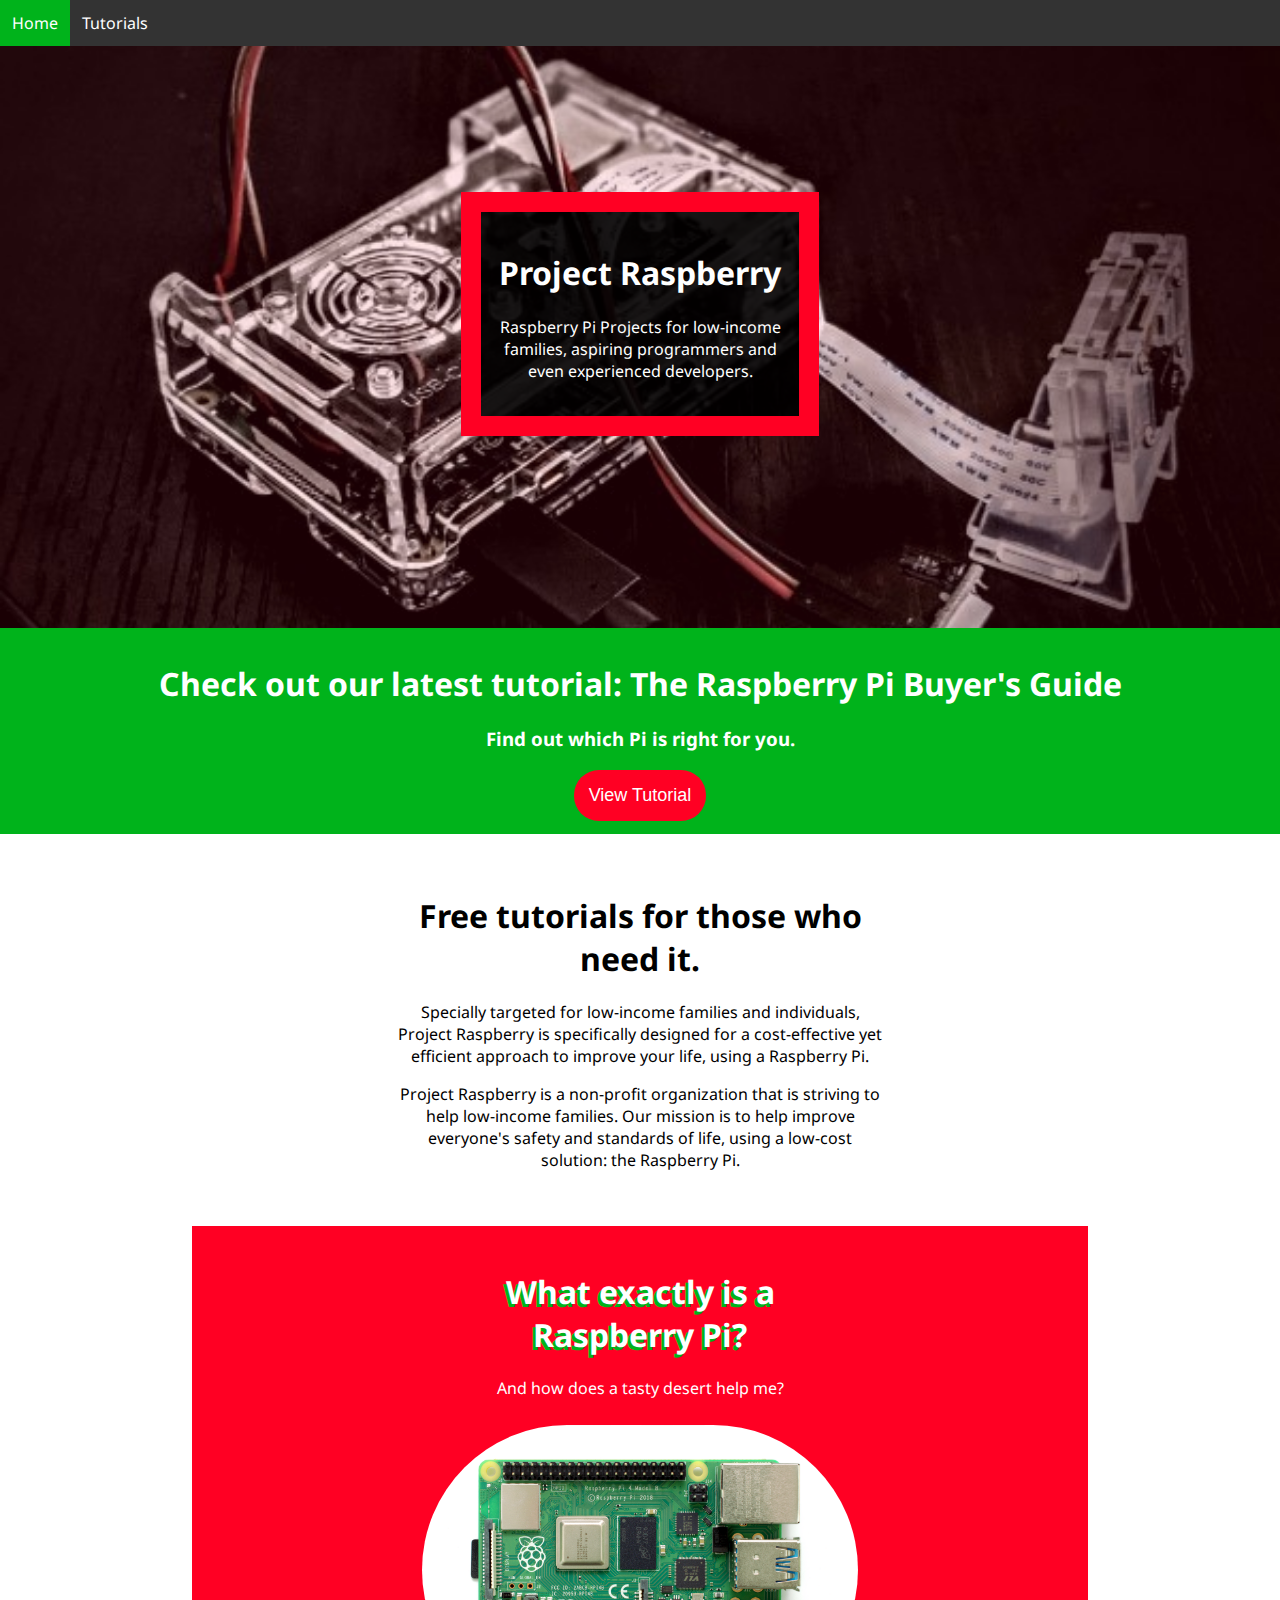
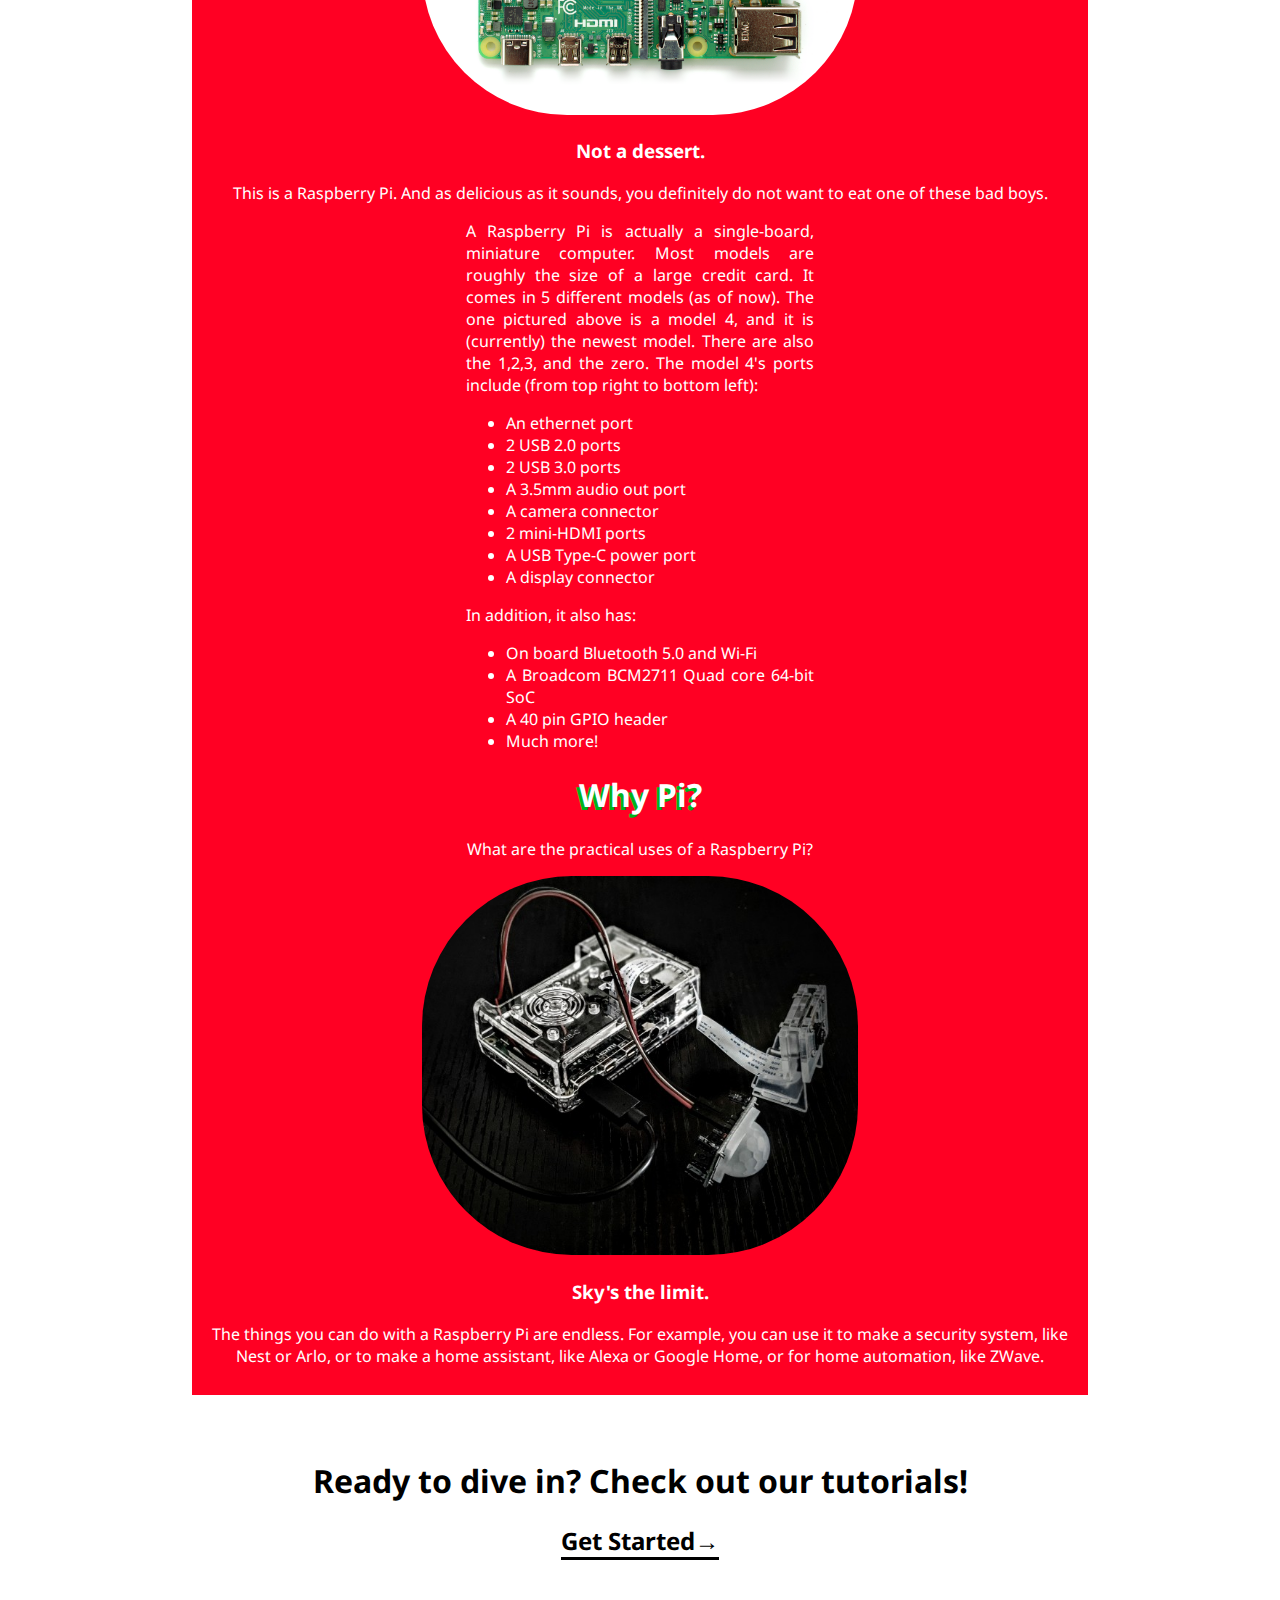
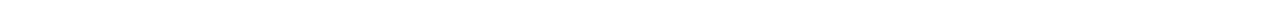
==== index.html @ 1b0ad792 "fixed tutorial link on home page" ====
<!DOCTYPE html>
<html lang="en">
<head>
    <meta charset="UTF-8">
    <meta name="viewport" content="width=device-width, initial-scale=1.0">
    <link rel="stylesheet" href="styles.css">
    <link href="https://fonts.googleapis.com/css2?family=Noto+Sans&display=swap" rel="stylesheet">
    <link rel="stylesheet" href="https://cdnjs.cloudflare.com/ajax/libs/font-awesome/4.7.0/css/font-awesome.min.css">
    <title>Home - Project Raspberry</title>
</head>
<body>

    <div class="navbar" id="navbar">
        <a href="index" class="active">Home</a>
        <a href="tutorials">Tutorials</a>
        <a href="javascript:void(0);" class="icon" onclick="myFunction()"><i class="fa fa-bars"></i></a>
    </div>


    <div class="home-head">
        <div class="content">
            <h1>Project Raspberry</h1>
            <p>Raspberry Pi Projects for low-income families, aspiring programmers and even experienced developers.</p>
        </div>
    </div>
    <div class="home-tutorialad">
        <h1>Check out our latest tutorial: The Raspberry Pi Buyer's Guide</h1>
        <h3>Find out which Pi is right for you.</h3>
        <a href="t/buyers-guide"><button class="standard-button">View Tutorial</button></a>
    </div>
    <div class="home-mission">
        <h1>Free tutorials for those who need it.</h1>
        <p>
            Specially targeted for low-income families and individuals, Project Raspberry is specifically designed for a cost-effective yet efficient
            approach to improve your life, using a Raspberry Pi.
        </p>
        <p>
            Project Raspberry is a non-profit organization that is striving to help low-income families. Our mission is to help improve everyone's 
            safety and standards of life, using a low-cost solution: the Raspberry Pi.
        </p>
    </div>
    <div class="home-piintro">
        <div class="home-piintro-head">
            <h1>What exactly is a Raspberry Pi?</h1>
            <p>And how does a tasty desert help me?<p>
        </div>
        <img class="home-piintro-img" src="pictures/post-pictures/pi4-diagram-empty.png"/>
        <h3>Not a dessert.</h3>
        <p>This is a Raspberry Pi. And as delicious as it sounds, you definitely do not want to eat one of these bad boys.</p>
        <div class="content">
            <p>A Raspberry Pi is actually a single-board, miniature computer. Most models are roughly the size of a large credit card.
                It comes in 5 different models (as of now). The one pictured above is a model 4, and it is (currently) the newest model.
                There are also the 1,2,3, and the zero. The model 4's ports include (from top right to bottom left):
            </p>
            <ul>
                <li>An ethernet port</li>
                <li>2 USB 2.0 ports</li>
                <li>2 USB 3.0 ports</li>
                <li>A 3.5mm audio out port</li>
                <li>A camera connector</li>
                <li>2 mini-HDMI ports</li>
                <li>A USB Type-C power port</li>
                <li>A display connector</li>
            </ul>
            <p>In addition, it also has:</p>
            <ul>
                <li>On board Bluetooth 5.0 and Wi-Fi</li>
                <li>A Broadcom BCM2711 Quad core 64-bit SoC</li>
                <li>A 40 pin GPIO header</li>
                <li>Much more!</li>
            </ul>
        </div>
        <h1>Why Pi?</h1>
        <p>What are the practical uses of a Raspberry Pi?</p>
        <img class="home-piintro-img" src="pictures/home-bgimg.png">
        <h3>Sky's the limit.</h3>
        <p>The things you can do with a Raspberry Pi are endless. For example, you can use it to make a security system, like Nest or Arlo,
            or to make a home assistant, like Alexa or Google Home, or for home automation, like ZWave.
        </p>
    </div>
    <div class="home-getstarted">
        <h1>Ready to dive in? Check out our tutorials!</h2>
        <a href="tutorials">Get Started&#8594;</a>
    </div>
    <script type="text/javascript" src="javascript.js"></script>
</body>
</html>
---- styles.css ----
/* General */
html,body{
    margin:0;
    padding:0;
    font-family: 'Noto Sans', sans-serif;
}
.standard-button{
    border:none;
    background-color:#ff0023;
    color:white;
    font-size: large;
    padding:15px;
    border-radius:25px;
    transition:.2s;
}
.standard-button:hover{
    transform: scale(1.1);
    background-color:white;
    color:#ff0023;
    transition:.2s;
    border:2px solid #ff0023;
}
#navbar {
  background-color: #333;
  position: fixed;
  top: 0;
  width: 100%;
  transition-property: top;
  transition-duration: 0.3s;
  transition-delay: .2s;
}

#navbar a {
  float: left;
  color: white;
  text-align: center;
  padding: 12px;
  text-decoration: none;
}

#navbar a:hover {
  background-color: #00b31b;
}
.navbar a.active {
  background-color: #ff0023;
  color: white;
}

.navbar .icon {
  display: none;
}
@media screen and (max-width: 600px) {
  .navbar a:not(:first-child) {display: none;}
  .navbar a.icon {
    float: right;
    display: block;
  }
}
@media screen and (max-width: 600px) {
  .navbar.responsive {position: relative;}
  .navbar.responsive a.icon {
    position: absolute;
    right: 0;
    top: 0;
  }
  .navbar.responsive a {
    float: none;
    display: block;
    text-align: left;
  }
}






.home-head{
    background-image:url('pictures/home-bgimg.png');
    background-repeat: no-repeat;
    background-size: cover;
    background-position-y: 40%;
    background-attachment: fixed;
    margin:0;
    padding:15%;
    box-shadow: inset 0 0 0 1000px rgba(255,0,35,.1);
}
.home-head .content{
    background-color: rgba(0,0,0,0.9);
    text-align: center;
    color:white;
    border: solid #ff0023 20px;
    padding:2%;
    margin-left:30%;
    margin-right:30%;
}
.home-tutorialad{
    background-color:#00b31b;
    color:white;
    padding:1%;
    text-align:center;
}
.home-mission{
  padding:1%;
  margin:2% 30%;
  text-align:center;
}
.home-piintro{
  padding:1%;
  margin:2% 15%;
  text-align:center;
  background-color:#ff0023;
  color:white;
}
.home-piintro-head{
  margin:0% 30%;
  padding:10px;
}
.home-piintro h1 {
  color:white;
  text-shadow: -3px 3px #00b31b;
}
.home-piintro .content {
  margin:0% 30%;
  text-align: justify;
}
.home-piintro-img {
  border-radius:150px;
  width:50%;
}

.home-getstarted{
  margin:5%;
  text-align:center;
  color:black
}

.home-getstarted a {
  font-size:x-large;
  font-weight: bold;
  color:black;
  text-decoration: none;
  border-bottom:3px solid black;
}










.tutorials-block-container{
  margin:5%;
  text-align: center;
}
.tutorials-block{
  background-color: #f1f1f1;
  width:20%;
  margin:1%;
  text-align:center;
  padding:2%;
  display: inline-block;
  transition: transform .2s, background-color .2s;
}
.tutorials-block img {
  width:90%;
}
.tutorials-block:hover{
  transform: scale(1.1);
  background-color: #ff0023;
  color:white;
  transition:.2s;
}











.post-head{
    text-align:center;
    margin-top:5%;
}
.post-head h1 {
    font-size: 50px;
}
.post-author{
    text-align: center;
    color:#ff0023;
}
.post-content {
    background-color:#f1f1f1;
    color:#1f1f1f;
    padding: 5% 10%;
    margin:2% 10%;
}
.post-subhead {
    margin:4% 0% 4% 0%;
}
.post-subhead h1 {
    background-color: #ff0023;
    color:white;
    display: inline-block;
    padding:5px;
}
.post-img-cont{
    text-align: center;
    margin:5%;
}
.post-img{
    width:50%;
}
.post-eop{
  text-align:center;
  margin:2%;
}
.post-eop a{
  font-size:x-large;
  font-weight: bold;
  color:#ff0023;
  text-decoration: none;
  border-bottom:3px solid #ff0023;
}
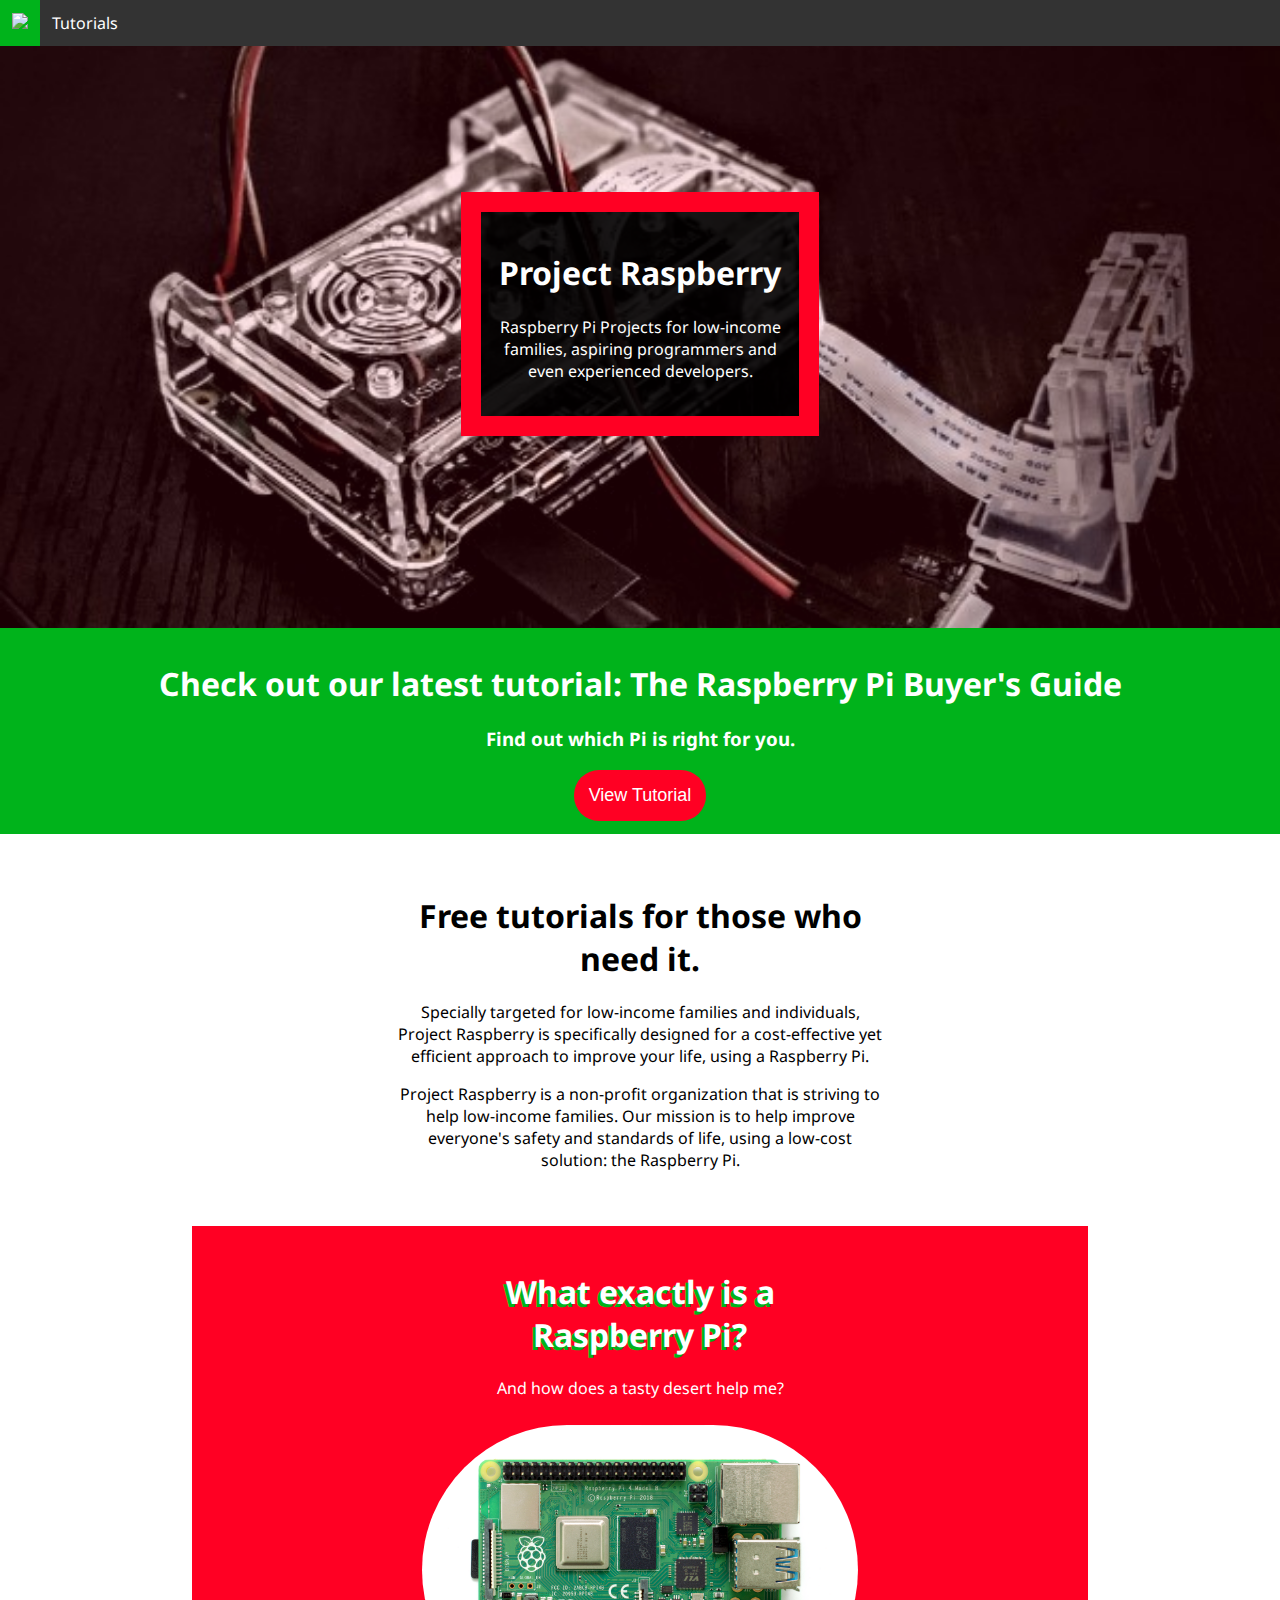
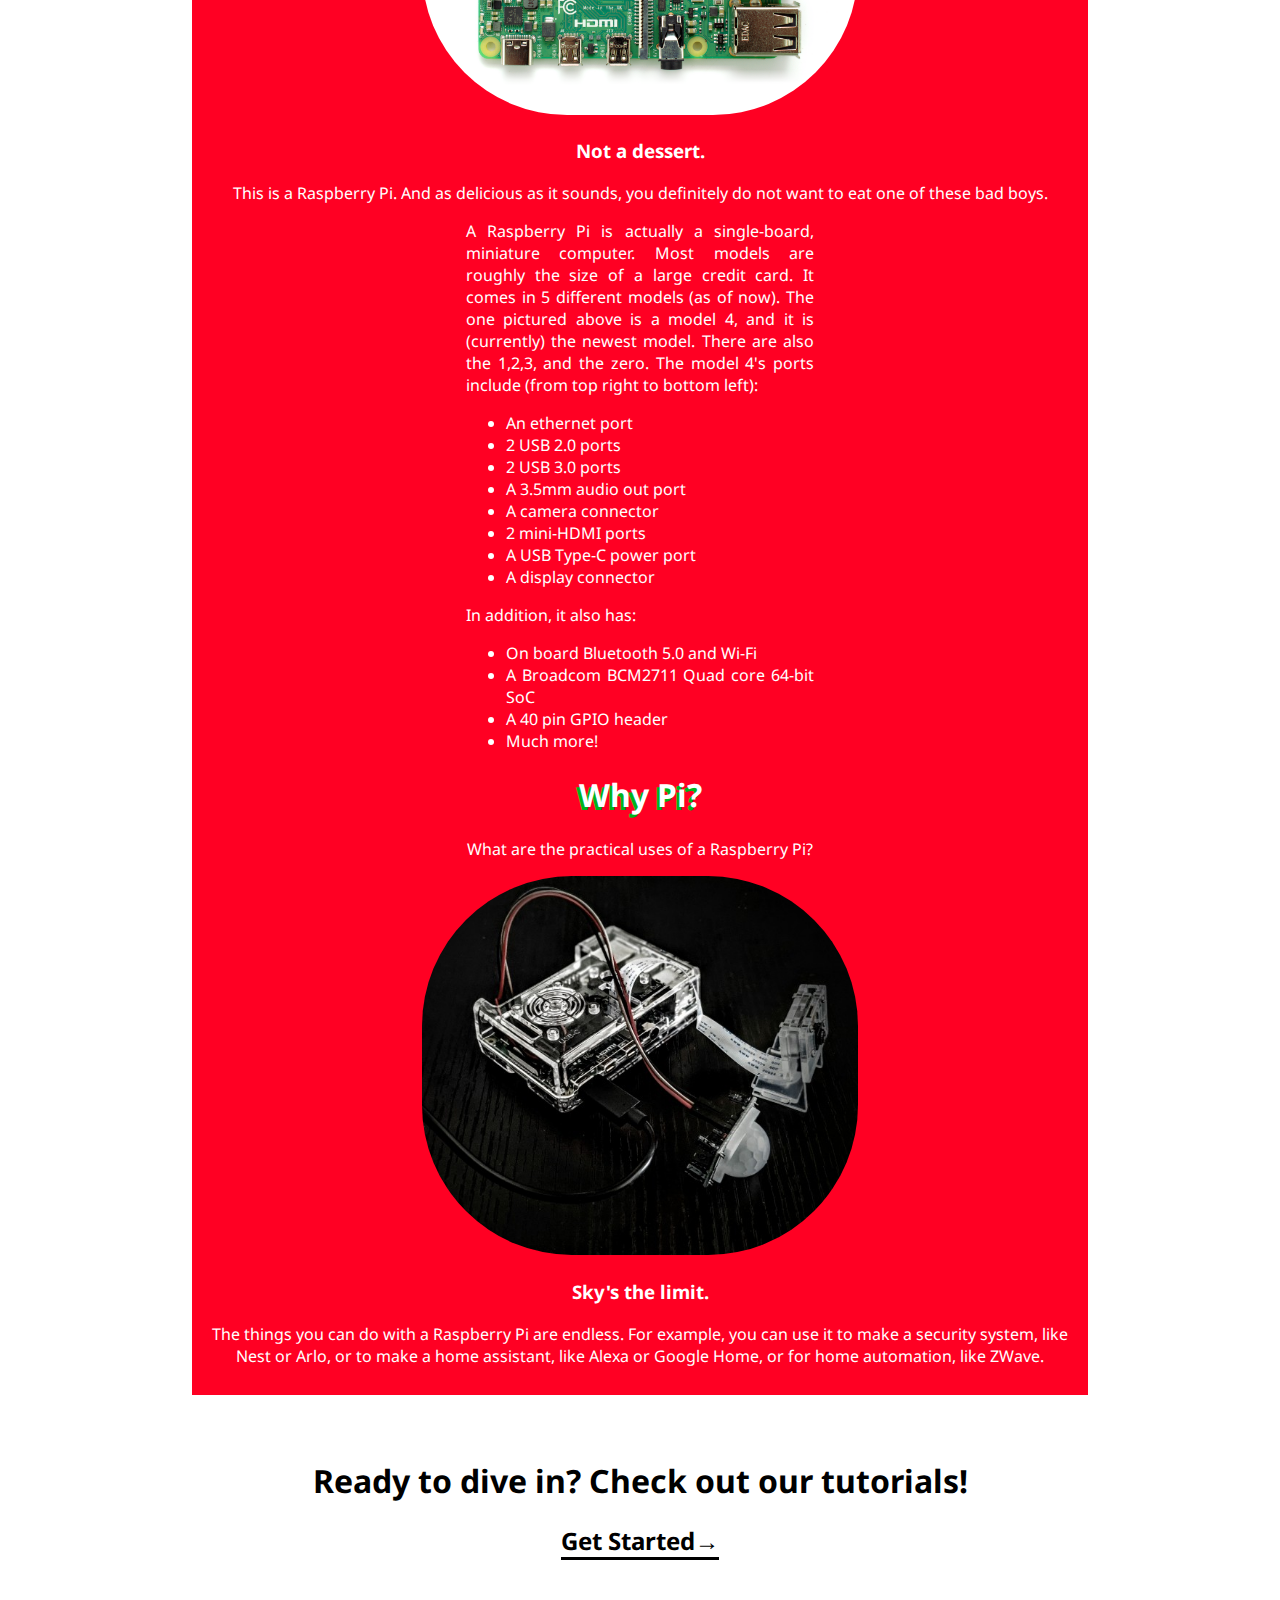
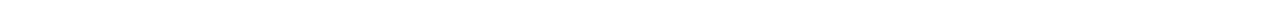
==== commit 3a9bd49d: "added logos" ====
--- a/index.html
+++ b/index.html
@@ -4,16 +4,18 @@
     <meta charset="UTF-8">
     <meta name="viewport" content="width=device-width, initial-scale=1.0">
     <link rel="stylesheet" href="styles.css">
+    <link rel="icon" href="pictures/logo.png">
     <link href="https://fonts.googleapis.com/css2?family=Noto+Sans&display=swap" rel="stylesheet">
     <link rel="stylesheet" href="https://cdnjs.cloudflare.com/ajax/libs/font-awesome/4.7.0/css/font-awesome.min.css">
     <title>Home - Project Raspberry</title>
+
 </head>
 <body>
 
     <div class="navbar" id="navbar">
-        <a href="index" class="active">Home</a>
-        <a href="tutorials">Tutorials</a>
-        <a href="javascript:void(0);" class="icon" onclick="myFunction()"><i class="fa fa-bars"></i></a>
+        <a href="index" id="logo"><img id="logoimg" src="pictures/logo.png"/></a>
+        <a href="tutorials" class="navbar-anotlogo">Tutorials</a>
+        <a href="javascript:void(0);" class="icon" onclick="expand()"><i class="fa fa-bars"></i></a>
     </div>
 
 
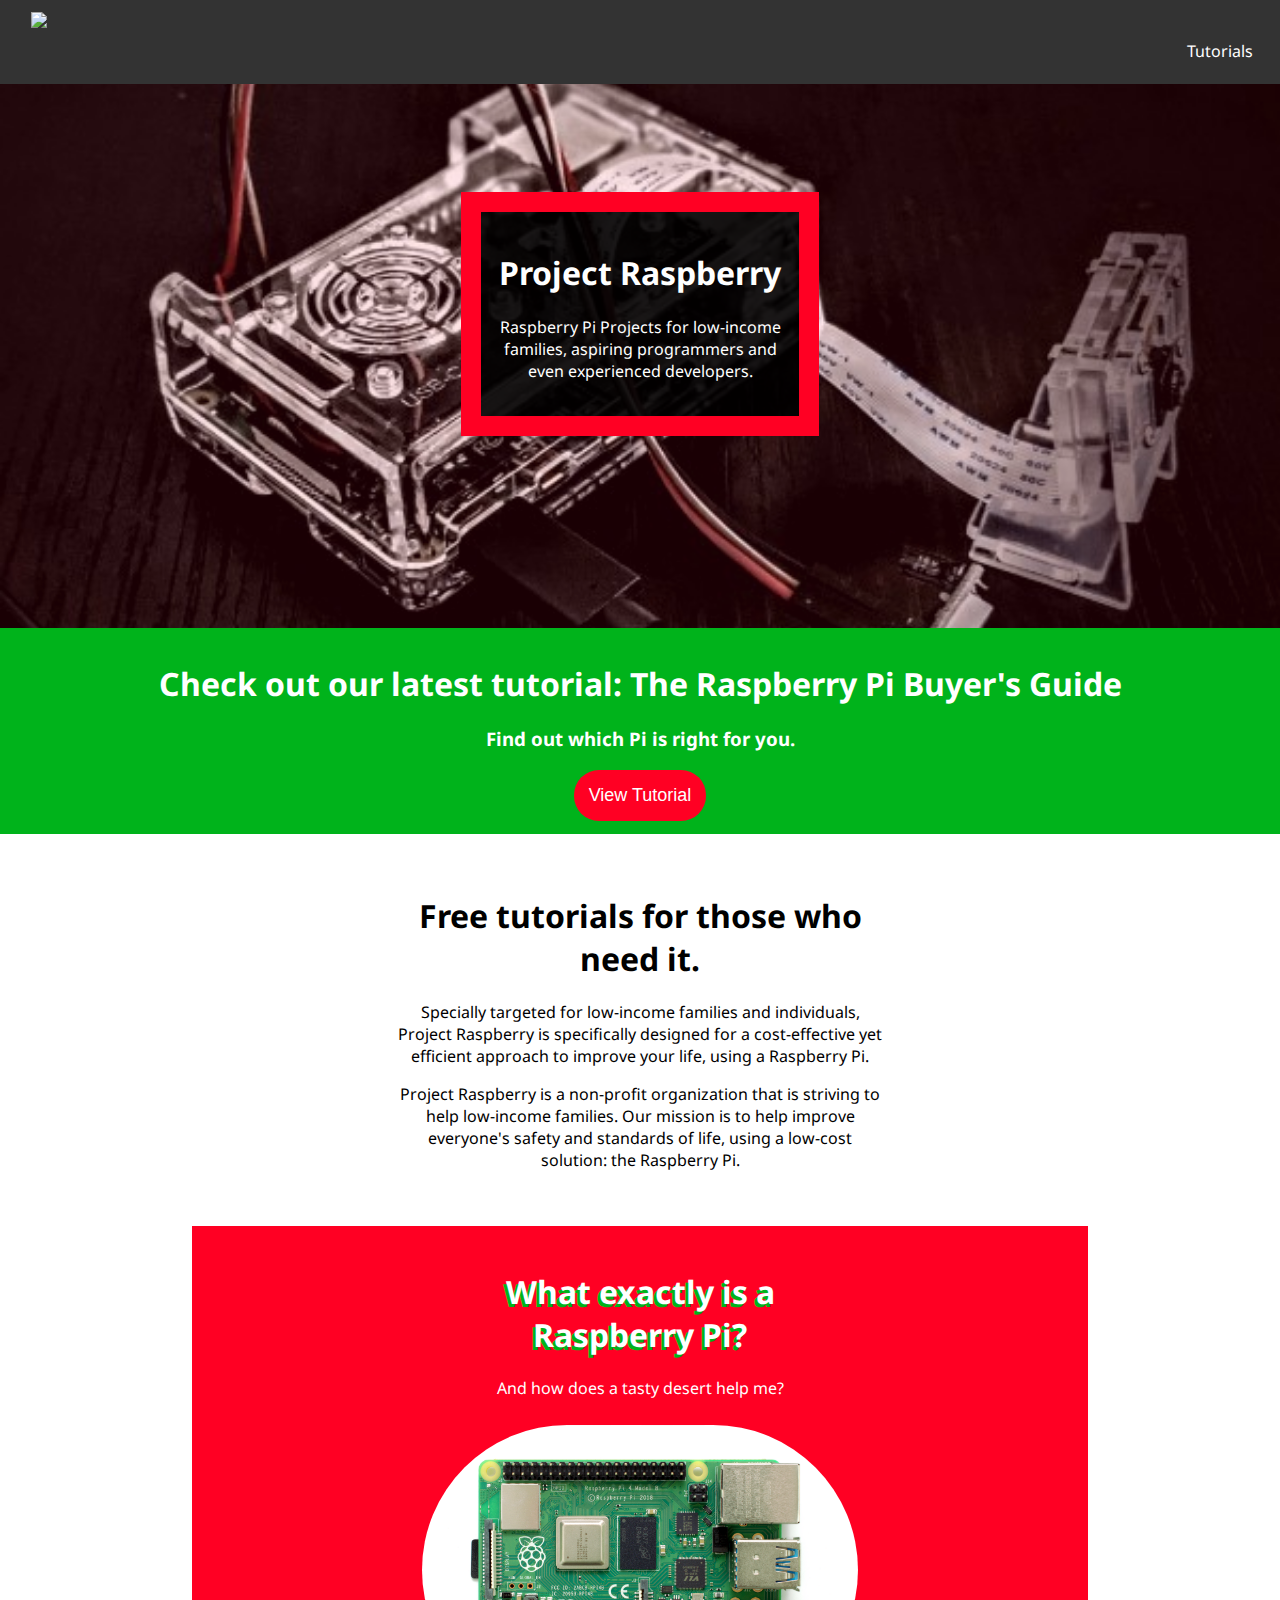
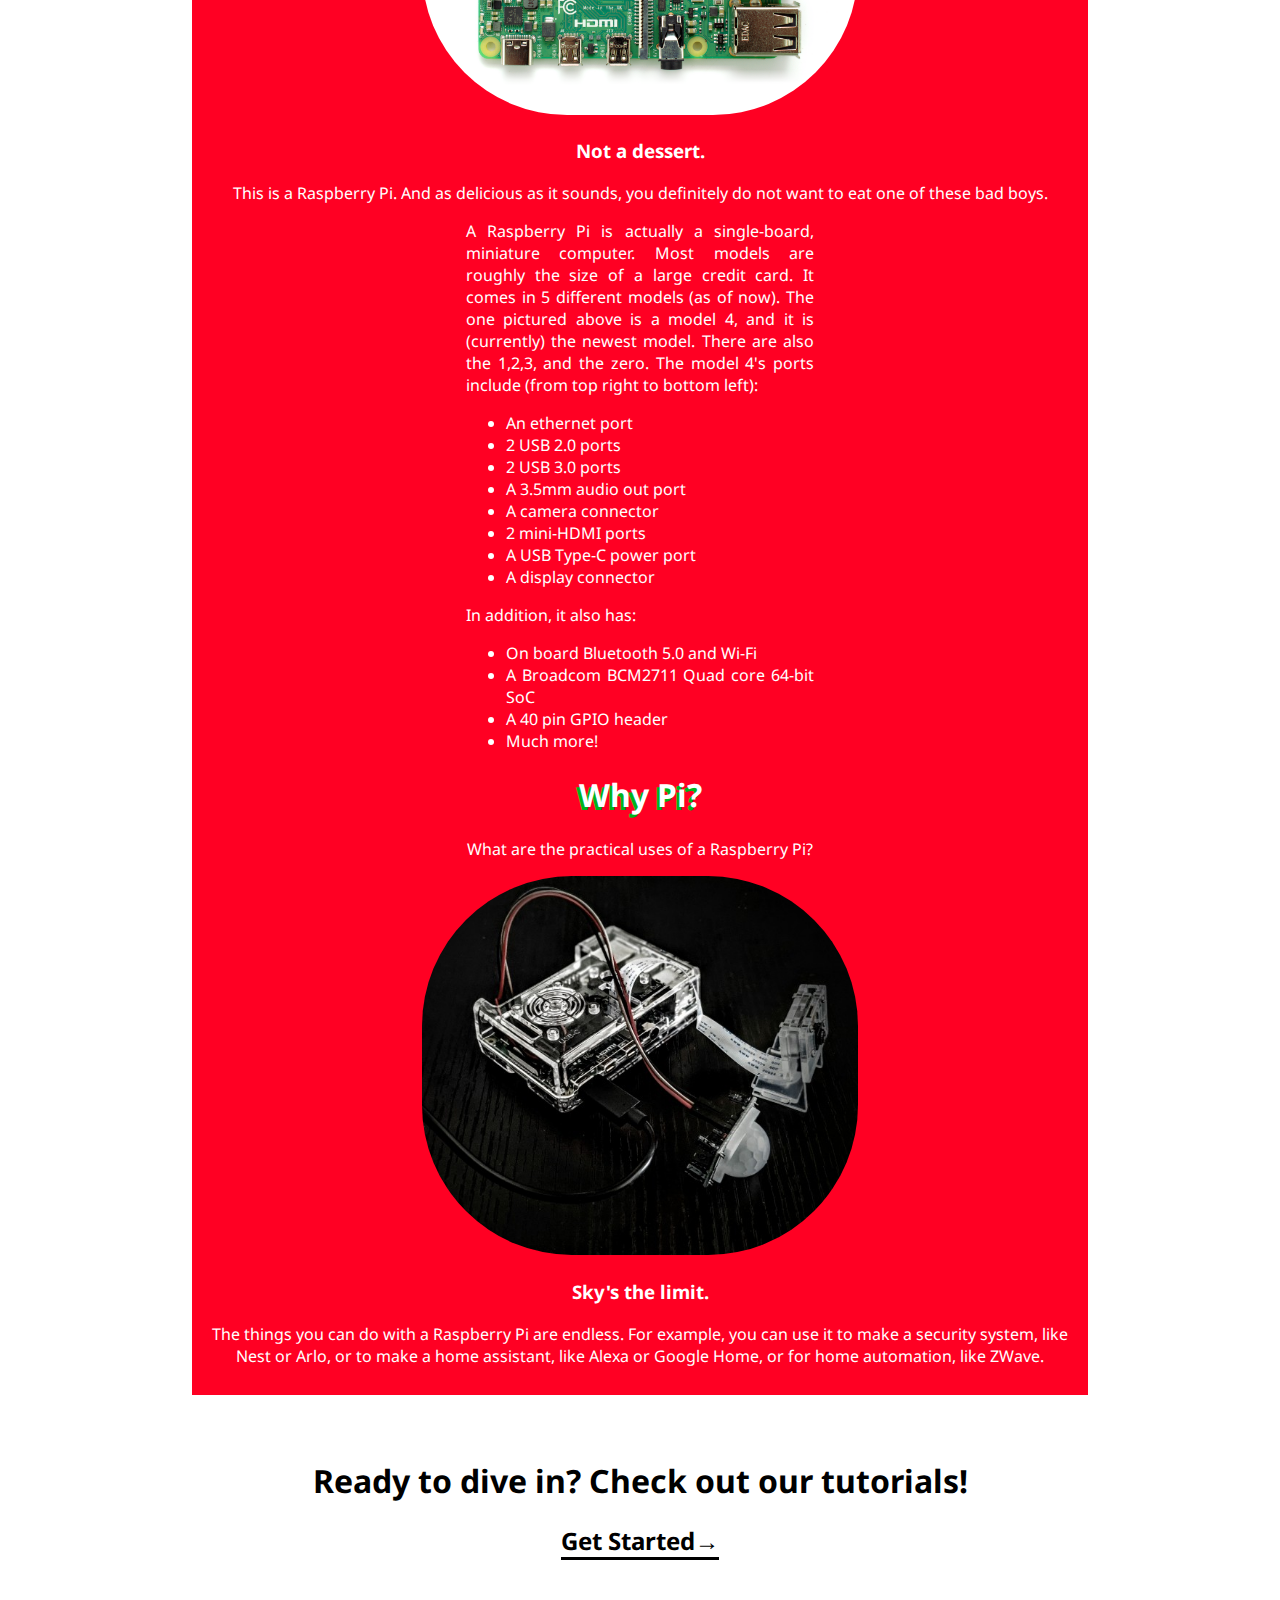
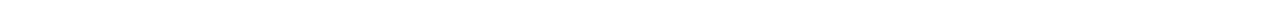
==== commit 0d4d1520: "fixed pre post-code bug" ====
--- a/index.html
+++ b/index.html
@@ -15,7 +15,6 @@
     <div class="navbar" id="navbar">
         <a href="index" id="logo"><img id="logoimg" src="pictures/logo.png"/></a>
         <a href="tutorials" class="navbar-anotlogo">Tutorials</a>
-        <a href="javascript:void(0);" class="icon" onclick="expand()"><i class="fa fa-bars"></i></a>
     </div>
 
 
--- a/styles.css
+++ b/styles.css
@@ -25,19 +25,23 @@
   position: fixed;
   top: 0;
   width: 100%;
-  transition-property: top;
-  transition-duration: 0.3s;
-  transition-delay: .2s;
+  transition:.2s;
+  padding: 10px 0px;
 }
 
 #navbar a {
   float: left;
   color: white;
   text-align: center;
-  padding: 12px;
   text-decoration: none;
-}
-
+  transition: .2s;
+}
+#navbar .navbar-anotlogo{
+  padding:12px;
+  float: right;
+  margin:18px 15px 0 0;
+  border-radius:15px;
+}
 #navbar a:hover {
   background-color: #00b31b;
 }
@@ -45,30 +49,21 @@
   background-color: #ff0023;
   color: white;
 }
+#logo img{
+  width:100%;
+  transition: .2s;
+}
+#logo{
+  padding:1px;
+  margin: 0 0 0 30px;
+}
 
 .navbar .icon {
   display: none;
 }
-@media screen and (max-width: 600px) {
-  .navbar a:not(:first-child) {display: none;}
-  .navbar a.icon {
-    float: right;
-    display: block;
-  }
-}
-@media screen and (max-width: 600px) {
-  .navbar.responsive {position: relative;}
-  .navbar.responsive a.icon {
-    position: absolute;
-    right: 0;
-    top: 0;
-  }
-  .navbar.responsive a {
-    float: none;
-    display: block;
-    text-align: left;
-  }
-}
+
+
+
 
 
 
@@ -143,22 +138,48 @@
   border-bottom:3px solid black;
 }
 
-
-
-
-
-
-
-
-
-
+@media screen and (max-width: 800px){
+  .home-head{
+    padding:10%;
+    padding-top:40%;
+    background:none;
+    background-color:black;
+    box-shadow: none;
+  }
+  .home-head .content {
+    margin:0;
+  }
+  .home-mission,.home-piintro .content {
+    margin:2% 2%;
+  }
+  .home-piintro,.home-piintro-head{
+    margin:2% 0%;
+  }
+  .home-piintro-img{
+    width:80%;
+    border-radius: 10px;
+  }
+}
+
+
+
+
+
+
+
+
+
+.tutorials-head{
+  text-align:center;
+  margin-top:10%;
+}
 .tutorials-block-container{
   margin:5%;
   text-align: center;
 }
 .tutorials-block{
   background-color: #f1f1f1;
-  width:20%;
+  width:40%;
   margin:1%;
   text-align:center;
   padding:2%;
@@ -174,8 +195,23 @@
   color:white;
   transition:.2s;
 }
-
-
+@media screen and (max-width: 1250px){
+  .tutorials-head{
+    margin-top:12%;
+  }
+  .tutorials-block{
+    width:40%;
+  }
+}
+@media screen and (max-width: 800px){
+  .tutorials-head{
+    margin-top:30%;
+  }
+  .tutorials-block{
+    width:80%;
+    padding:10%;
+  }
+}
 
 
 
@@ -187,7 +223,7 @@
 
 .post-head{
     text-align:center;
-    margin-top:5%;
+    margin-top:10%;
 }
 .post-head h1 {
     font-size: 50px;
@@ -210,6 +246,21 @@
     color:white;
     display: inline-block;
     padding:5px;
+}
+.post-code{
+  background-color:#ffe0e5;
+  color:#ff0023;
+  display: block;
+  padding: 1%;
+  line-height: 20px;
+  background-color: #f5f5f5;
+  border: 1px solid #ccc;
+  border: 1px solid rgba(0,0,0,0.15);
+  border-radius: 4px;
+  word-break: break-all;
+  word-wrap: break-word;
+  white-space: pre;
+  white-space: pre-wrap;
 }
 .post-img-cont{
     text-align: center;
@@ -228,4 +279,23 @@
   color:#ff0023;
   text-decoration: none;
   border-bottom:3px solid #ff0023;
+}
+@media screen and (max-width: 800px){
+  .post-head{
+    margin:30% 2% 0%;
+  }
+  .post-content{
+    margin:2% 0;
+    padding:5%;
+    text-align:justify;
+  }
+  .post-subhead{
+    text-align:center;
+  }
+  .post-img{
+    width:100%;
+  }
+  .post-eop{
+    margin:10%;
+  }
 }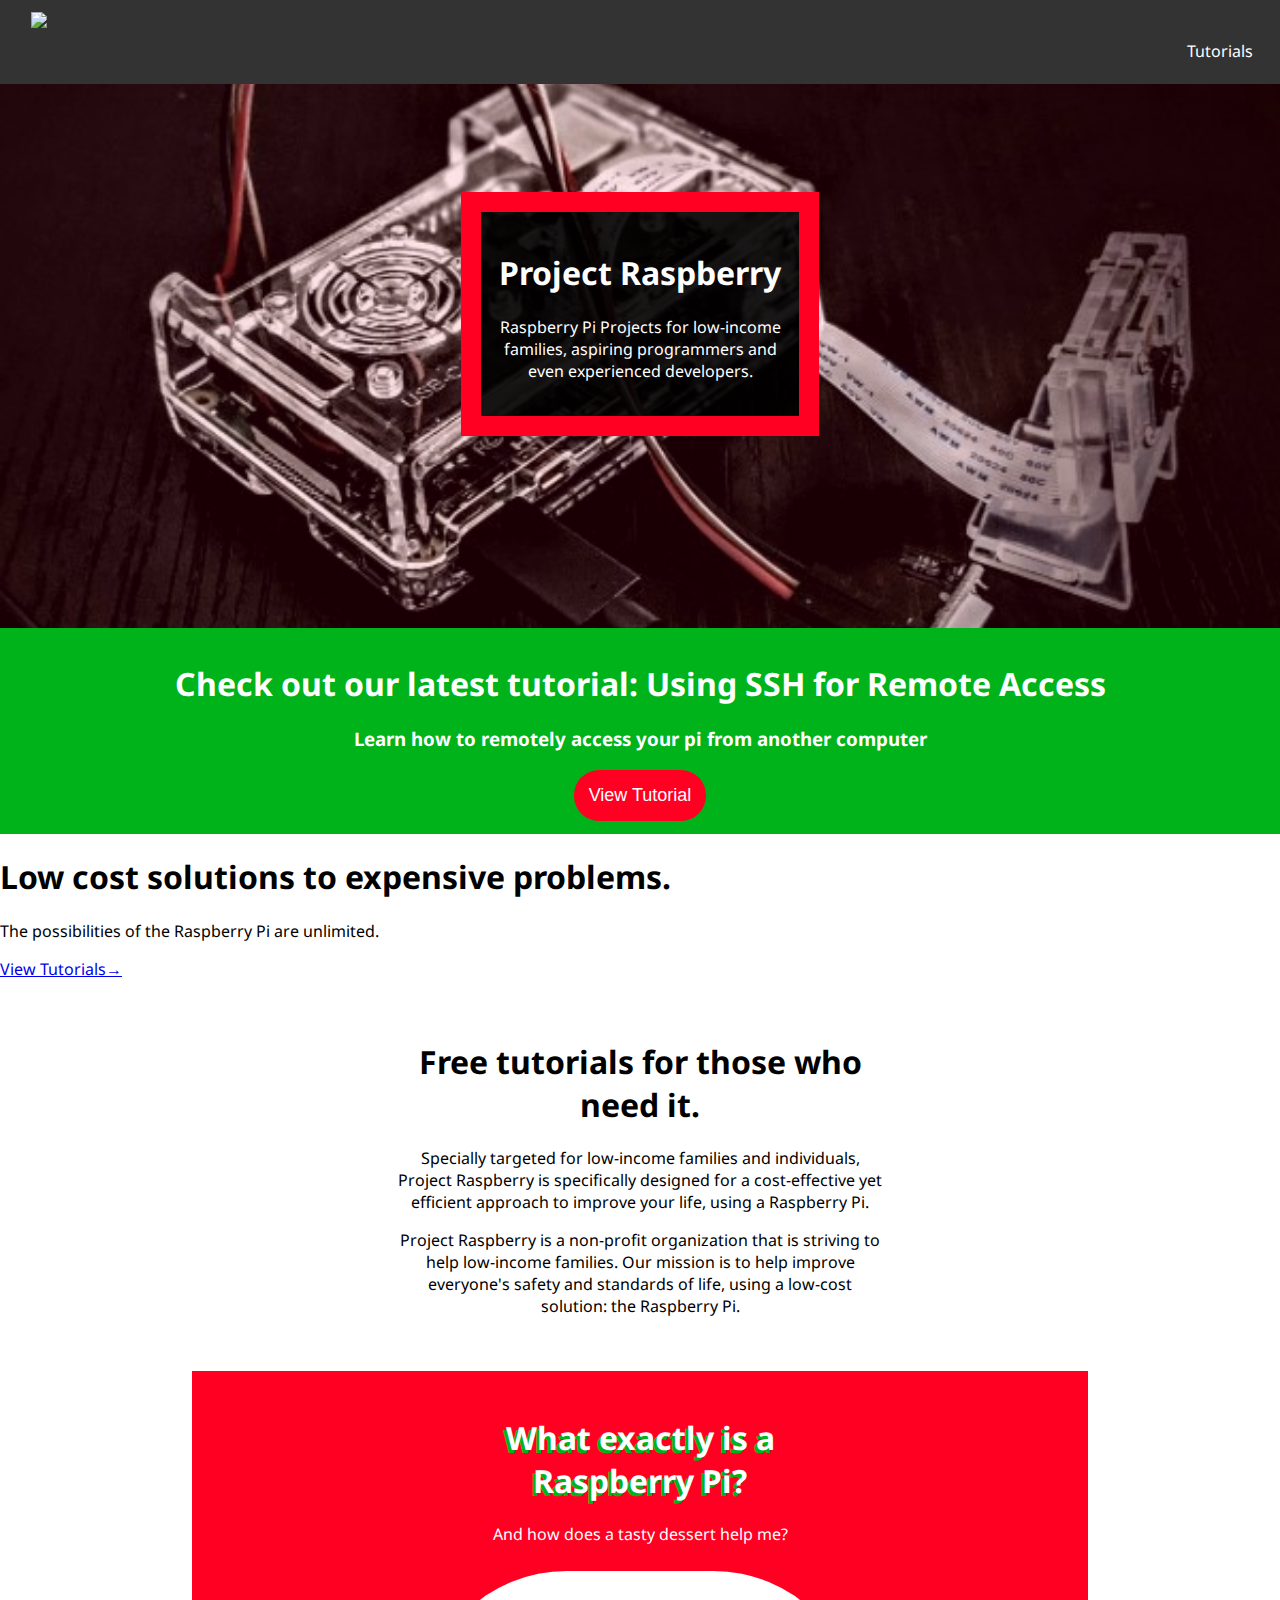
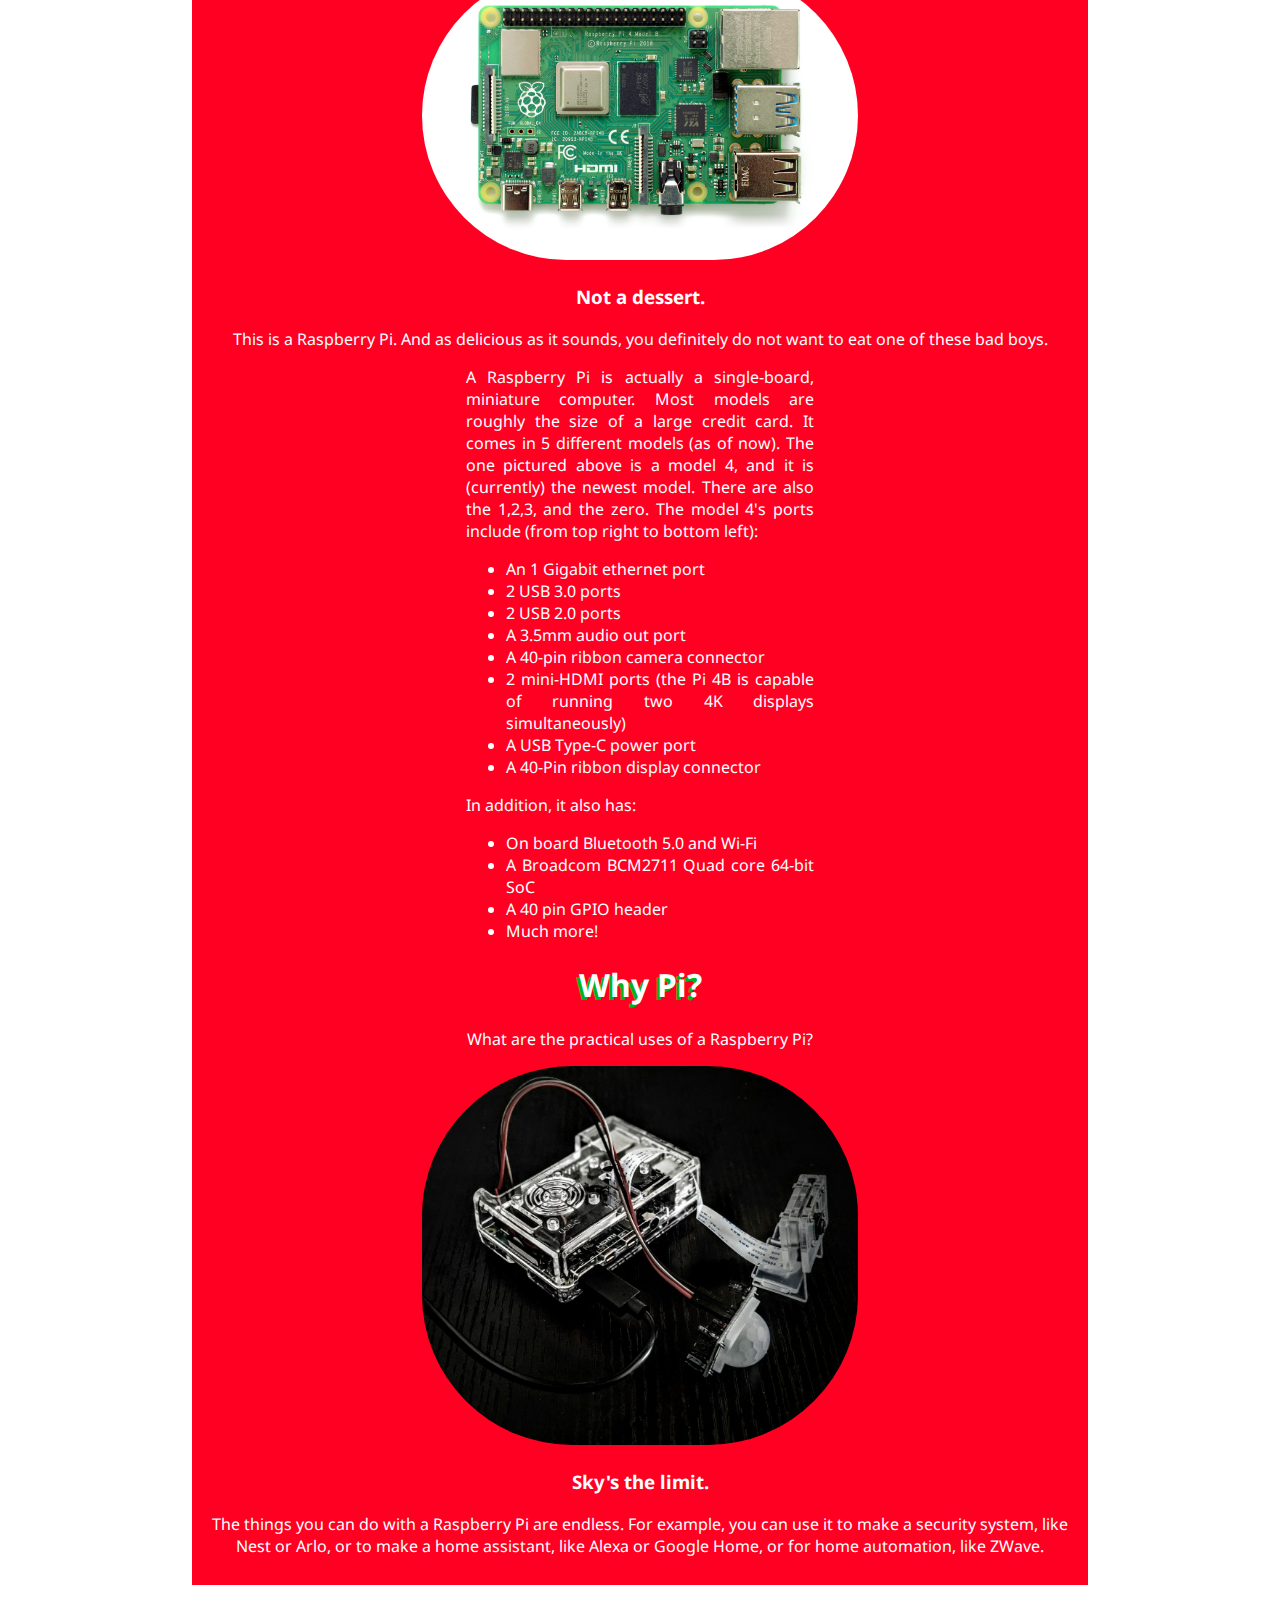
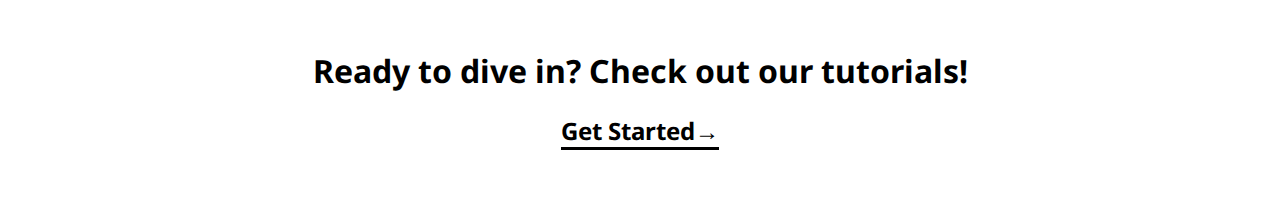
==== commit 4f632274: "bug fixes" ====
--- a/index.html
+++ b/index.html
@@ -25,9 +25,20 @@
         </div>
     </div>
     <div class="home-tutorialad">
-        <h1>Check out our latest tutorial: The Raspberry Pi Buyer's Guide</h1>
-        <h3>Find out which Pi is right for you.</h3>
-        <a href="t/buyers-guide"><button class="standard-button">View Tutorial</button></a>
+        <h1>Check out our latest tutorial: Using SSH for Remote Access</h1>
+        <h3>Learn how to remotely access your pi from another computer</h3>
+        <a href="t/using-ssh-for-remote-access"><button class="standard-button">View Tutorial</button></a>
+    </div>
+    <div class="home-lowcost animation aFadeDown" id="getwebsitebuilder">
+        <div class="content">
+            <div class="home-lowcost-left">
+                <h1>Low cost solutions to expensive problems.</h1>
+            </div>
+            <div class="home-lowcost-right">
+                <p>The possibilities of the Raspberry Pi are unlimited.</p>
+                <a target="_blank" href="tutorials">View Tutorials&#8594;</a>
+            </div>
+        </div>
     </div>
     <div class="home-mission">
         <h1>Free tutorials for those who need it.</h1>
@@ -43,7 +54,7 @@
     <div class="home-piintro">
         <div class="home-piintro-head">
             <h1>What exactly is a Raspberry Pi?</h1>
-            <p>And how does a tasty desert help me?<p>
+            <p>And how does a tasty dessert help me?<p>
         </div>
         <img class="home-piintro-img" src="pictures/post-pictures/pi4-diagram-empty.png"/>
         <h3>Not a dessert.</h3>
@@ -54,14 +65,14 @@
                 There are also the 1,2,3, and the zero. The model 4's ports include (from top right to bottom left):
             </p>
             <ul>
-                <li>An ethernet port</li>
+                <li>An 1 Gigabit ethernet port</li>
+                <li>2 USB 3.0 ports</li>
                 <li>2 USB 2.0 ports</li>
-                <li>2 USB 3.0 ports</li>
                 <li>A 3.5mm audio out port</li>
-                <li>A camera connector</li>
-                <li>2 mini-HDMI ports</li>
+                <li>A 40-pin ribbon camera connector</li>
+                <li>2 mini-HDMI ports (the Pi 4B is capable of running two 4K displays simultaneously)</li>
                 <li>A USB Type-C power port</li>
-                <li>A display connector</li>
+                <li>A 40-Pin ribbon display connector</li>
             </ul>
             <p>In addition, it also has:</p>
             <ul>
--- a/styles.css
+++ b/styles.css
@@ -1,8 +1,8 @@
 /* General */
 html,body{
-    margin:0;
-    padding:0;
-    font-family: 'Noto Sans', sans-serif;
+  margin:0;
+  padding:0;
+  font-family: 'Noto Sans', sans-serif;
 }
 .standard-button{
     border:none;
@@ -173,27 +173,88 @@
   text-align:center;
   margin-top:10%;
 }
+.tutorials-filter-container{
+  padding:0;
+  margin:0;
+  text-align: center;
+}
+.tutorials-filter-btn{
+  background-color:#f1f1f1;
+  border: none;
+  margin:auto;
+  padding:1%;
+  transition:background-color .5s;
+}
+.tutorials-filter-btn:hover:not(.tutorials-filter-btn-active){
+  background-color:#ccc;
+  transition:.5s;
+}
+.tutorials-filter-btn-active {
+  background-color:#ff0023;
+  color:white;
+  font-weight: bold;
+}
+.tutorials-filteritem{
+  display: none;
+}
+.tutorials-filter-show{
+  display: block;
+}
 .tutorials-block-container{
   margin:5%;
   text-align: center;
 }
 .tutorials-block{
   background-color: #f1f1f1;
-  width:40%;
   margin:1%;
   text-align:center;
-  padding:2%;
-  display: inline-block;
-  transition: transform .2s, background-color .2s;
+  padding:1% 0;
+  transition: background-color .5s;
 }
 .tutorials-block img {
-  width:90%;
+  width:100%;
+}
+.tutorials-block .content-left,.content-right{
+  display:inline-block;
+  vertical-align: middle;
+}
+.tutorials-block .content-left{
+  width:45%;
+  text-align: left;
+  margin-right: 10%;
+}
+.tutorials-block .content-left h1{
+  margin-bottom:0;
+}
+.tutorials-block .content-left p:not(.tutorials-badge){
+  margin-top:0;
+}
+.tutorials-block .content-right{
+  width:20%;
 }
 .tutorials-block:hover{
-  transform: scale(1.1);
+  background-color:#ccc;
+  transition: background-color .5s;
+}
+.tutorials-badges{
+  margin:0;
+  padding:0;
+}
+.tutorials-badge{
+  display:none;
+  padding:0 1%;
+  color:white;
+}
+.tutorials-badge-sp{
+  background-color: #000000;
+}
+.tutorials-badge-so{
+  color: #ff0023;
+  background-color:#f1f1f1;
+  border: 1px solid #ff0023;
+}
+.tutorials-badge-sh{
   background-color: #ff0023;
-  color:white;
-  transition:.2s;
 }
 @media screen and (max-width: 1250px){
   .tutorials-head{
@@ -202,14 +263,37 @@
   .tutorials-block{
     width:40%;
   }
-}
-@media screen and (max-width: 800px){
+  .tutorials-filter-show{
+    display:inline-block;
+  }
+  .tutorials-block .content-right{
+    display: none;
+  }
+  .tutorials-block .content-left{
+    margin:0;
+    text-align: center;
+    width:100%;
+  }
+  .tutorials-filter-btn{
+    display:block;
+    width:50%;
+  }
+}
+@media screen and (max-width: 900px){
   .tutorials-head{
     margin-top:30%;
   }
   .tutorials-block{
     width:80%;
     padding:10%;
+  }
+  .tutorials-filter-show{
+    display:block;
+  }
+  .tutorials-filter-btn{
+    width:80%;
+    padding:5% 0;
+    font-size: medium;
   }
 }
 
@@ -269,6 +353,10 @@
 .post-img{
     width:50%;
 }
+.post-img-multiple{
+  width:45%;
+  display:inline-block;
+}
 .post-eop{
   text-align:center;
   margin:2%;
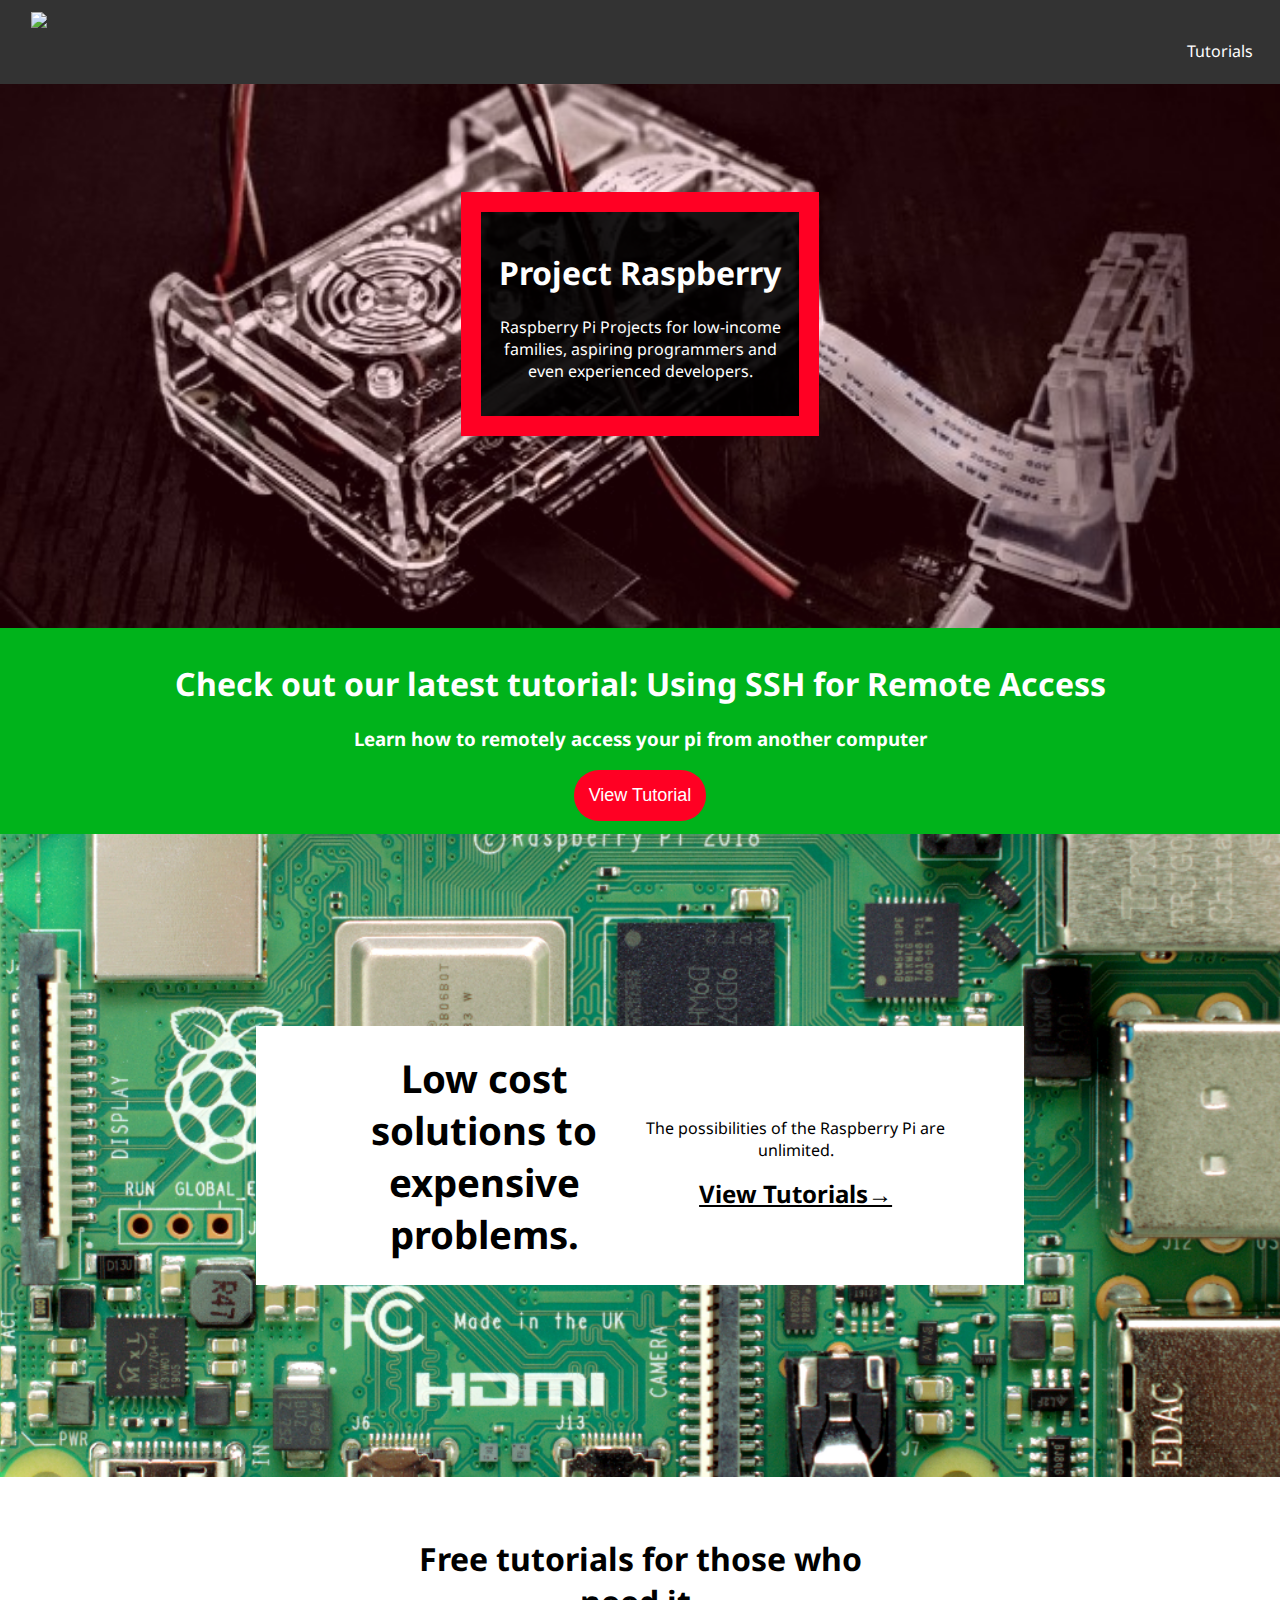
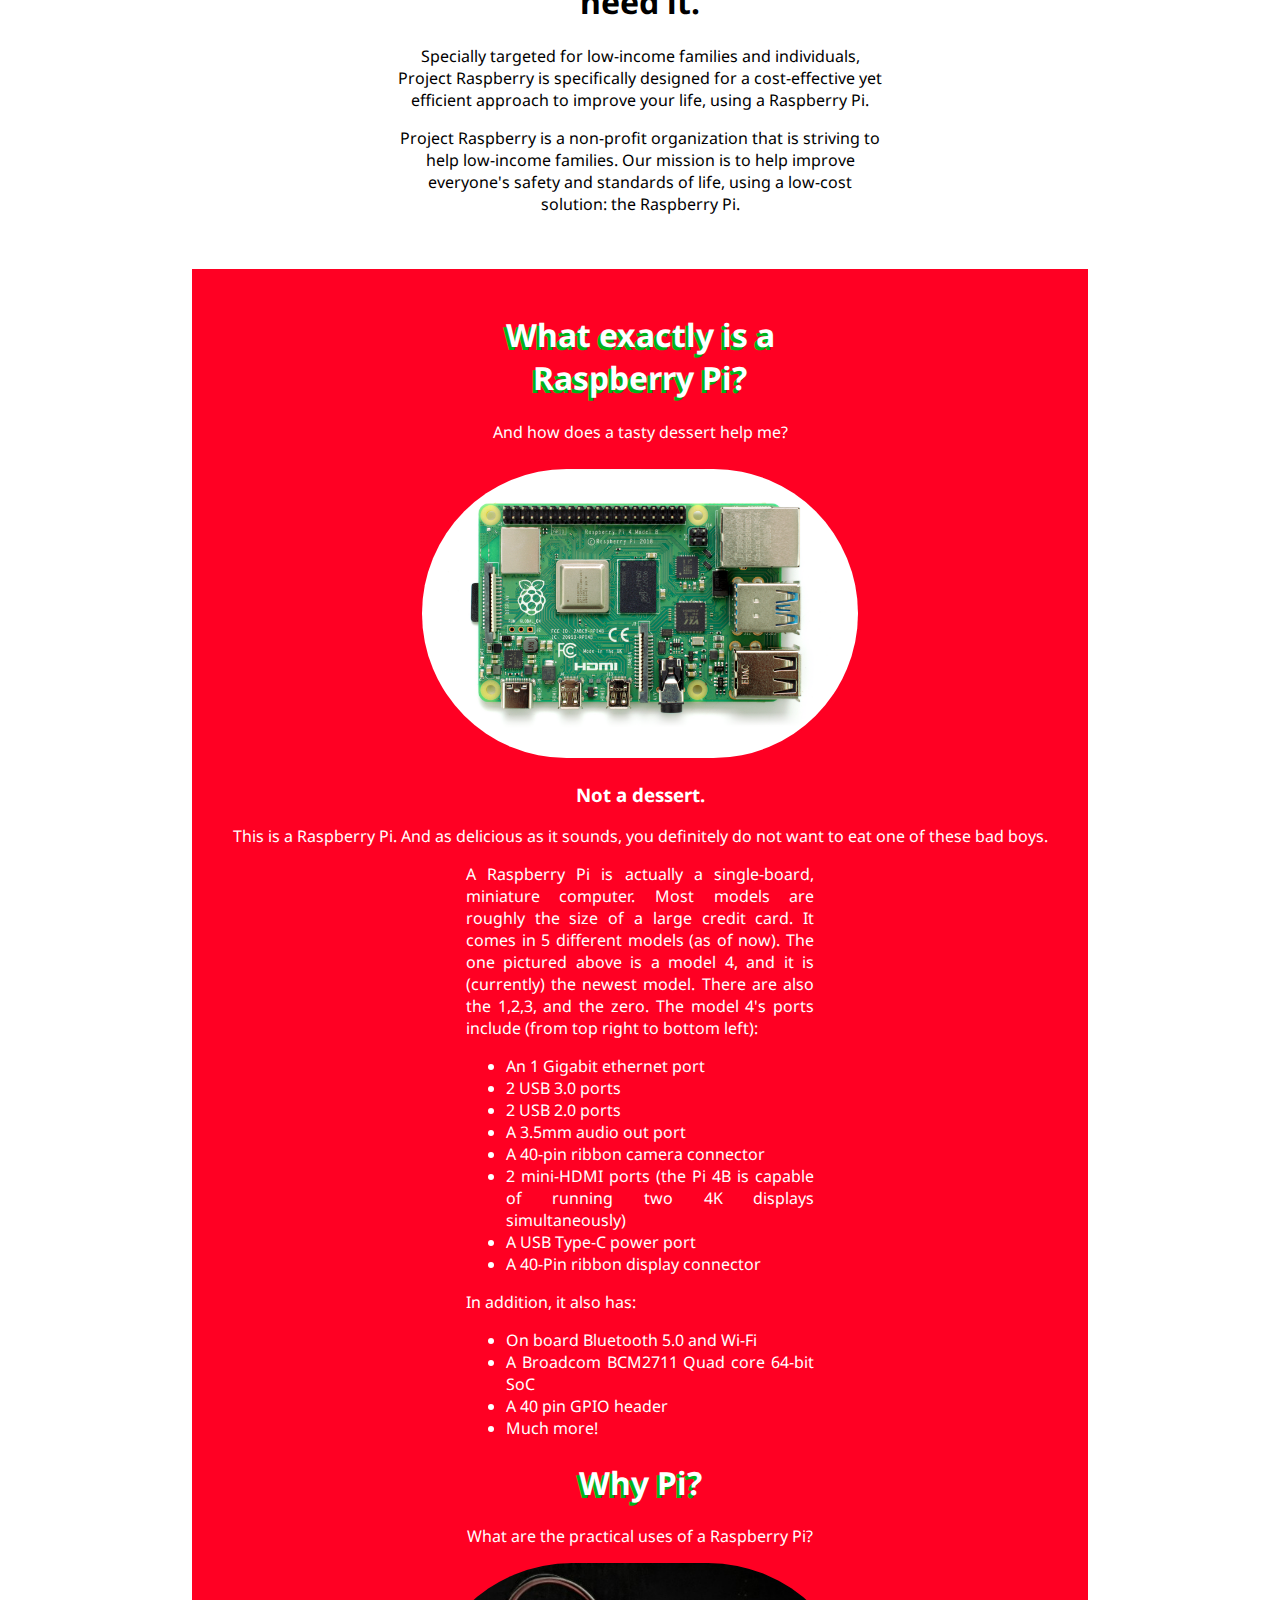
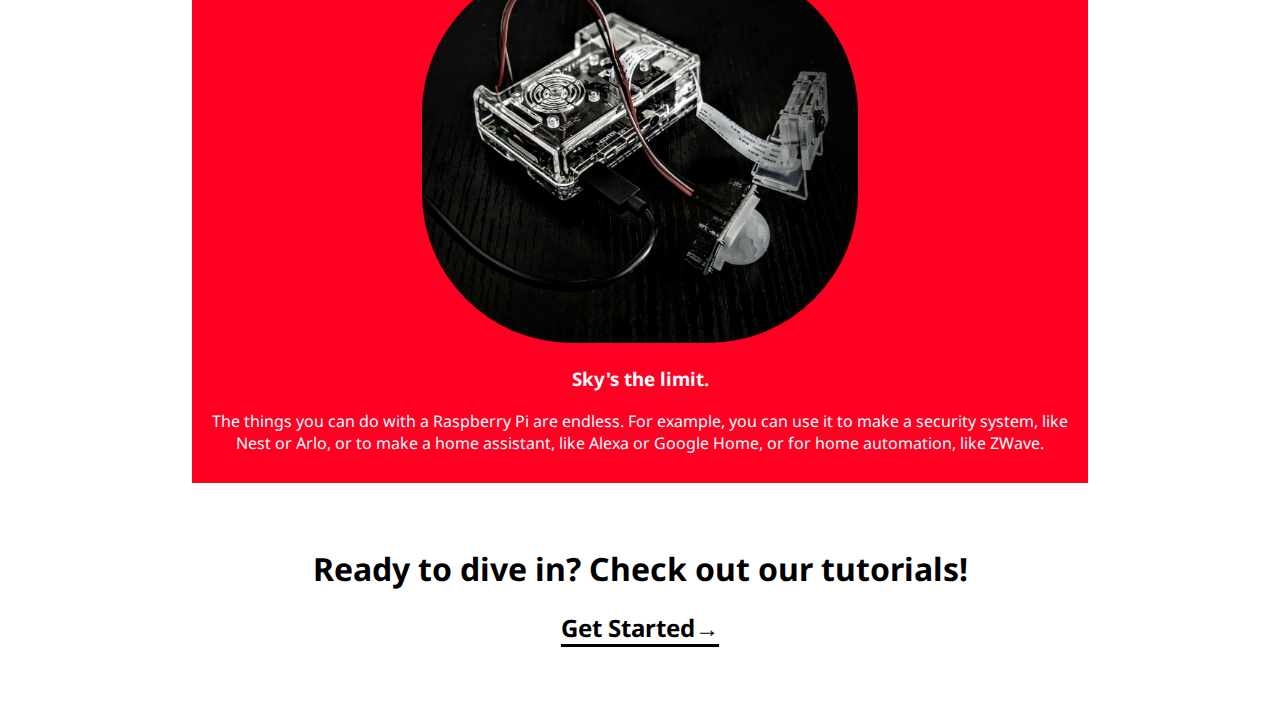
==== commit 3c85aabd: "bug fixes" ====
--- a/index.html
+++ b/index.html
@@ -29,7 +29,7 @@
         <h3>Learn how to remotely access your pi from another computer</h3>
         <a href="t/using-ssh-for-remote-access"><button class="standard-button">View Tutorial</button></a>
     </div>
-    <div class="home-lowcost animation aFadeDown" id="getwebsitebuilder">
+    <div class="home-lowcost">
         <div class="content">
             <div class="home-lowcost-left">
                 <h1>Low cost solutions to expensive problems.</h1>
--- a/styles.css
+++ b/styles.css
@@ -138,6 +138,46 @@
   border-bottom:3px solid black;
 }
 
+.home-lowcost{
+  margin:0;
+  padding:15% 10%;
+  text-align:center;
+  background-image:url('pictures/post-pictures/pi4-diagram-empty.png');
+  background-position:40%;
+  background-repeat: no-repeat;
+  background-size:150%;
+}
+.home-lowcost .content{
+  background-color: white;
+  width:75%;
+  margin:auto;
+}
+.home-lowcost-left,.home-lowcost-right {
+  display:inline-block;
+  width:40%;
+}
+.home-lowcost-left{
+  vertical-align: middle;
+  font-size: larger;
+}
+.home-lowcost-right{
+  vertical-align: middle;
+}
+.home-lowcost-right a{
+  font-size:x-large;
+  color:black;
+  font-weight: bold;
+}
+@media screen and (max-width:1080px){
+  .home-lowcost-left,.home-lowcost-right {
+    display:block;
+    width:100%;
+ }
+ .home-lowcost .content{
+    width:100%;
+    padding:2% 2% 7%;
+  }
+}
 @media screen and (max-width: 800px){
   .home-head{
     padding:10%;
@@ -158,6 +198,11 @@
   .home-piintro-img{
     width:80%;
     border-radius: 10px;
+  }
+}
+@media screen and (max-width:700px){
+  .home-lowcost{
+    background-size:300%;
   }
 }
 
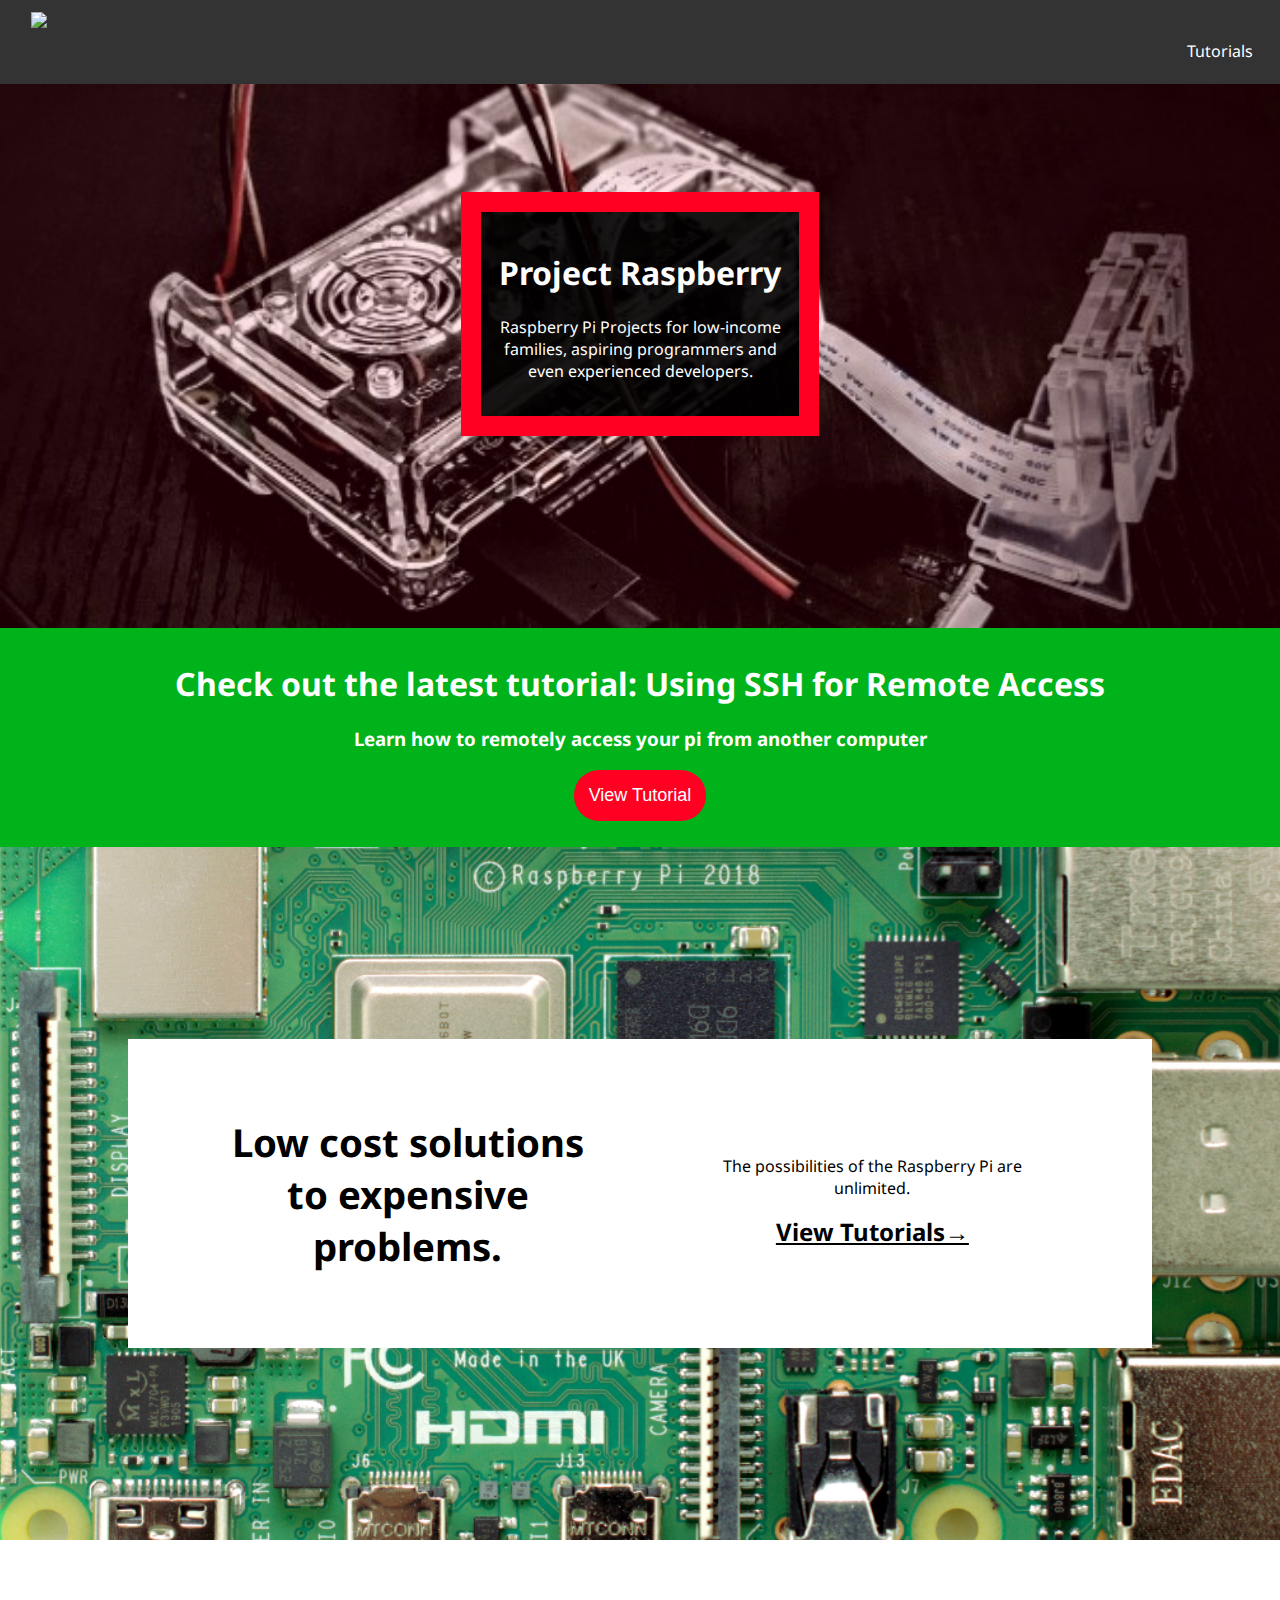
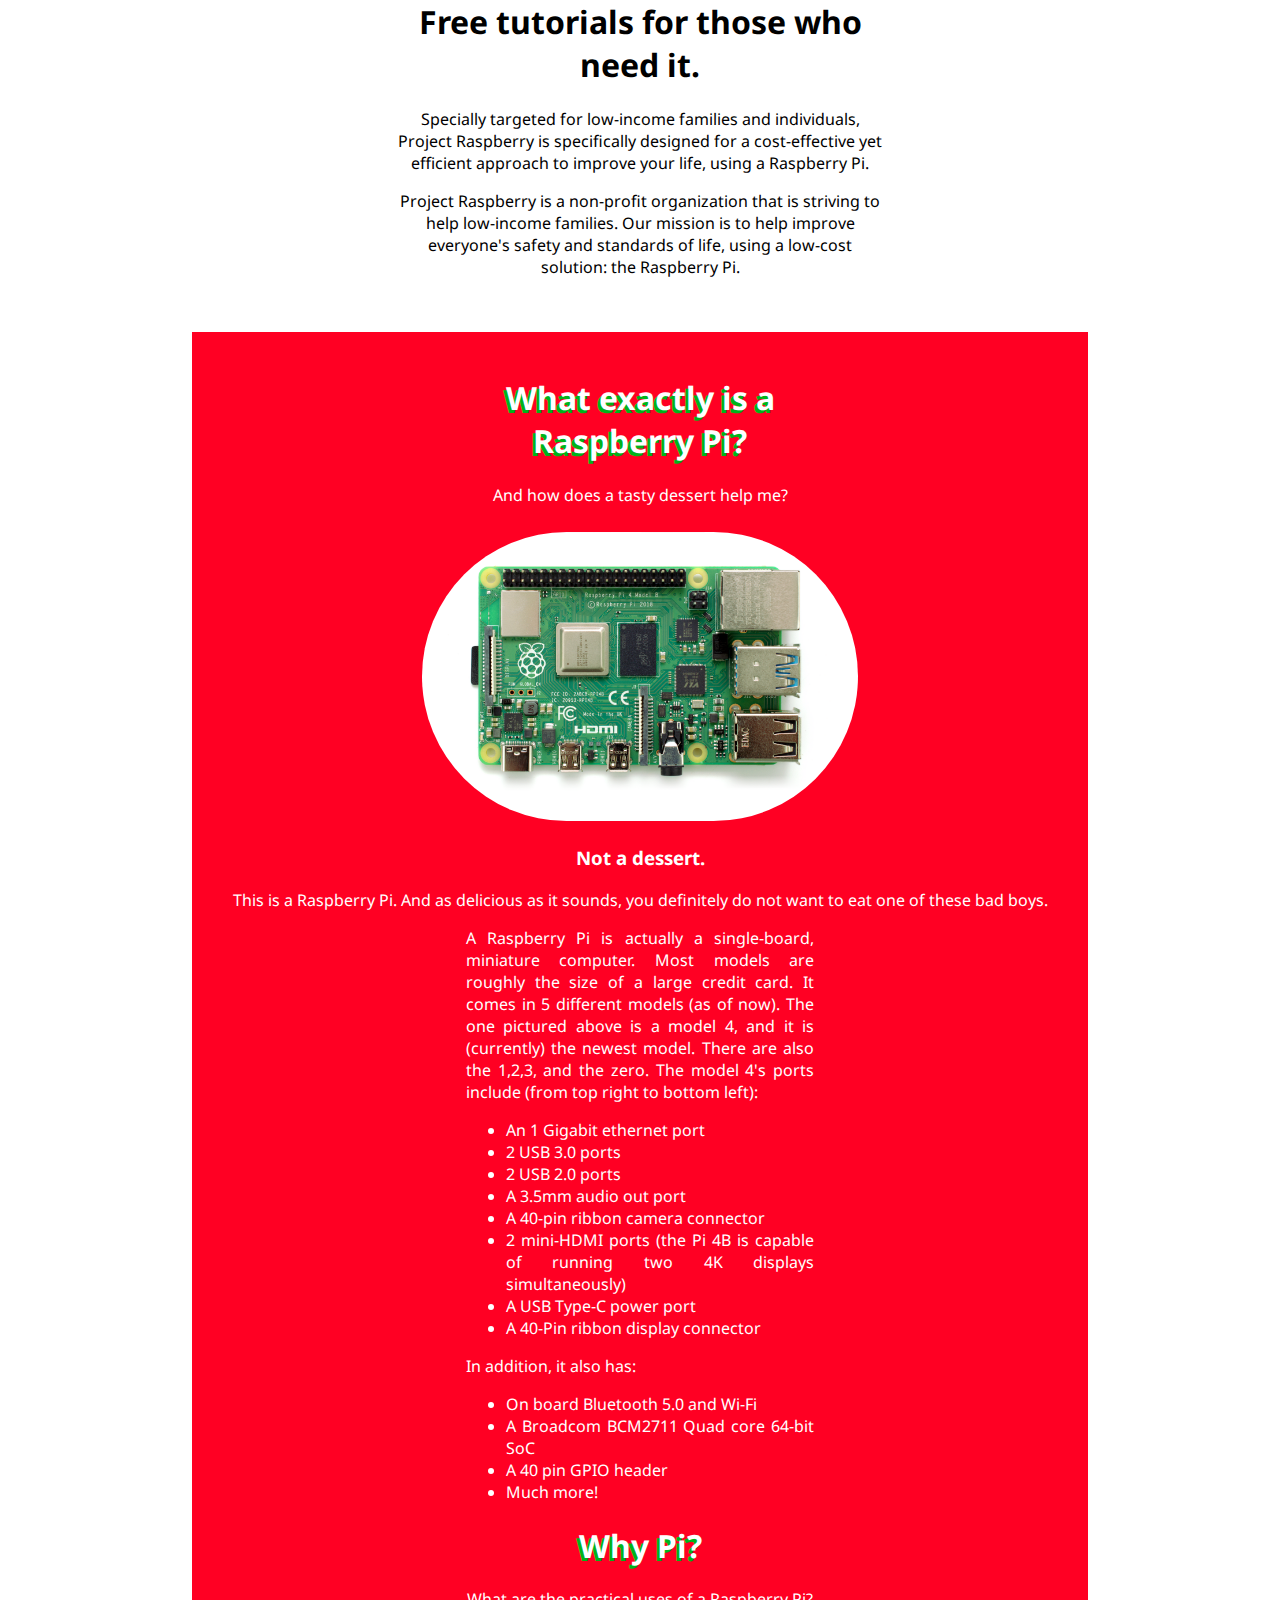
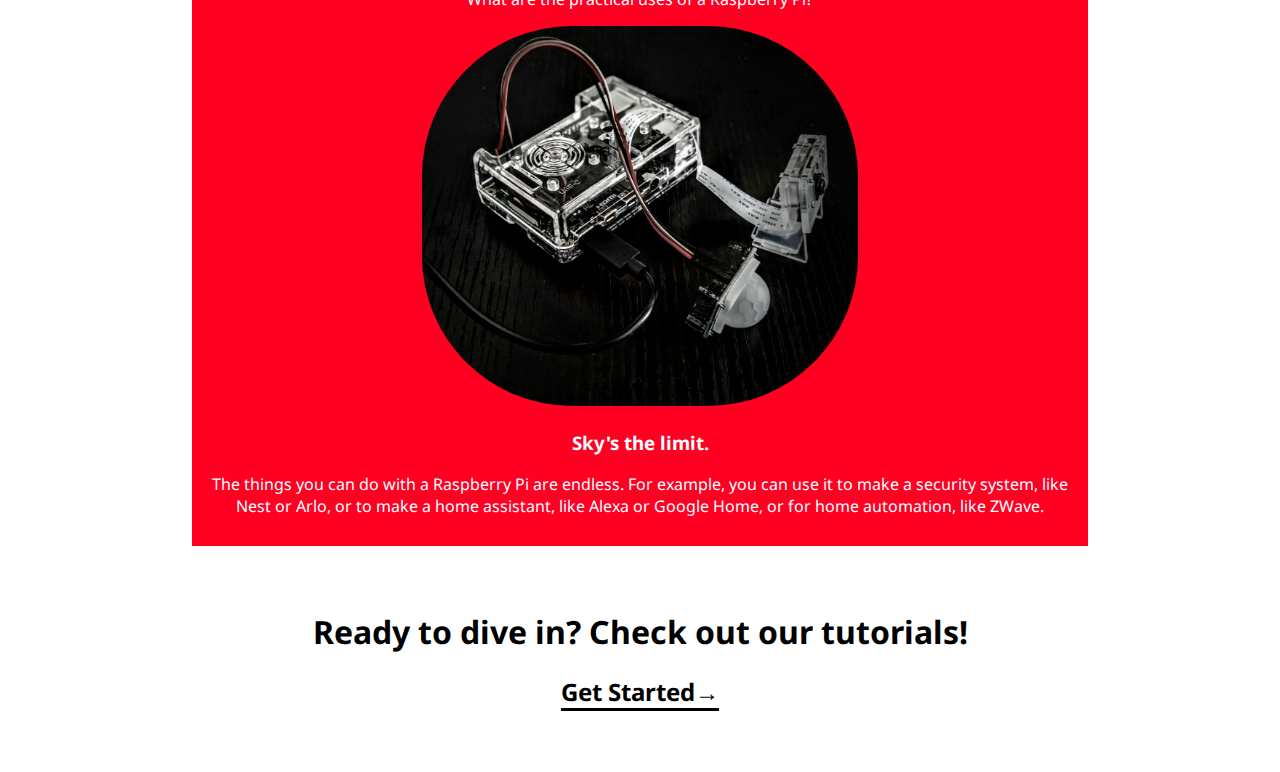
==== commit 0875b300: "bug fixes" ====
--- a/index.html
+++ b/index.html
@@ -24,10 +24,10 @@
             <p>Raspberry Pi Projects for low-income families, aspiring programmers and even experienced developers.</p>
         </div>
     </div>
-    <div class="home-tutorialad">
-        <h1>Check out our latest tutorial: Using SSH for Remote Access</h1>
+    <div class="home-latesttutorial">
+        <h1>Check out the latest tutorial: Using SSH for Remote Access</h1>
         <h3>Learn how to remotely access your pi from another computer</h3>
-        <a href="t/using-ssh-for-remote-access"><button class="standard-button">View Tutorial</button></a>
+        <a href="tutorial/using-ssh-for-remote-access"><button class="standard-button">View Tutorial</button></a>
     </div>
     <div class="home-lowcost">
         <div class="content">
--- a/styles.css
+++ b/styles.css
@@ -89,10 +89,10 @@
     margin-left:30%;
     margin-right:30%;
 }
-.home-tutorialad{
+.home-latesttutorial{
     background-color:#00b31b;
     color:white;
-    padding:1%;
+    padding:1% 1% 2%;
     text-align:center;
 }
 .home-mission{
@@ -149,12 +149,13 @@
 }
 .home-lowcost .content{
   background-color: white;
-  width:75%;
+  width:100%;
   margin:auto;
 }
 .home-lowcost-left,.home-lowcost-right {
   display:inline-block;
-  width:40%;
+  width:35%;
+  margin: 5%;
 }
 .home-lowcost-left{
   vertical-align: middle;
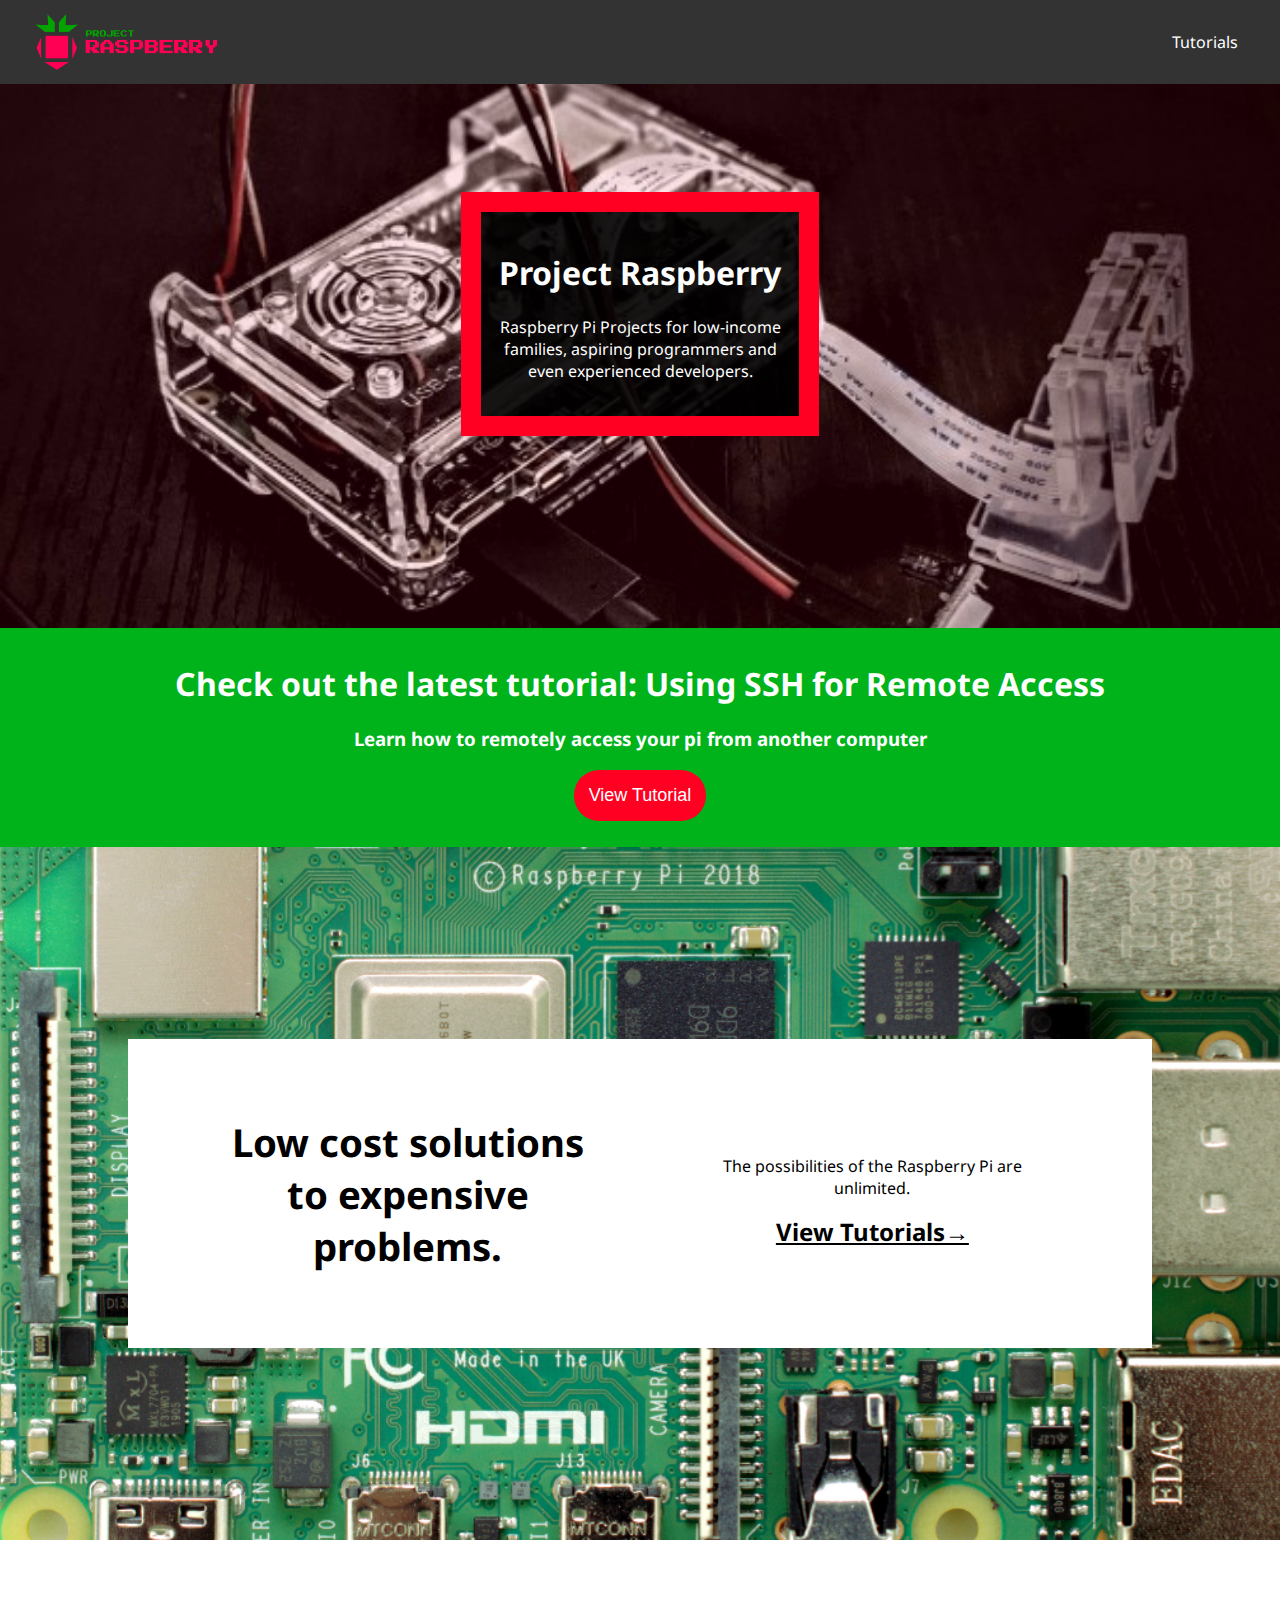
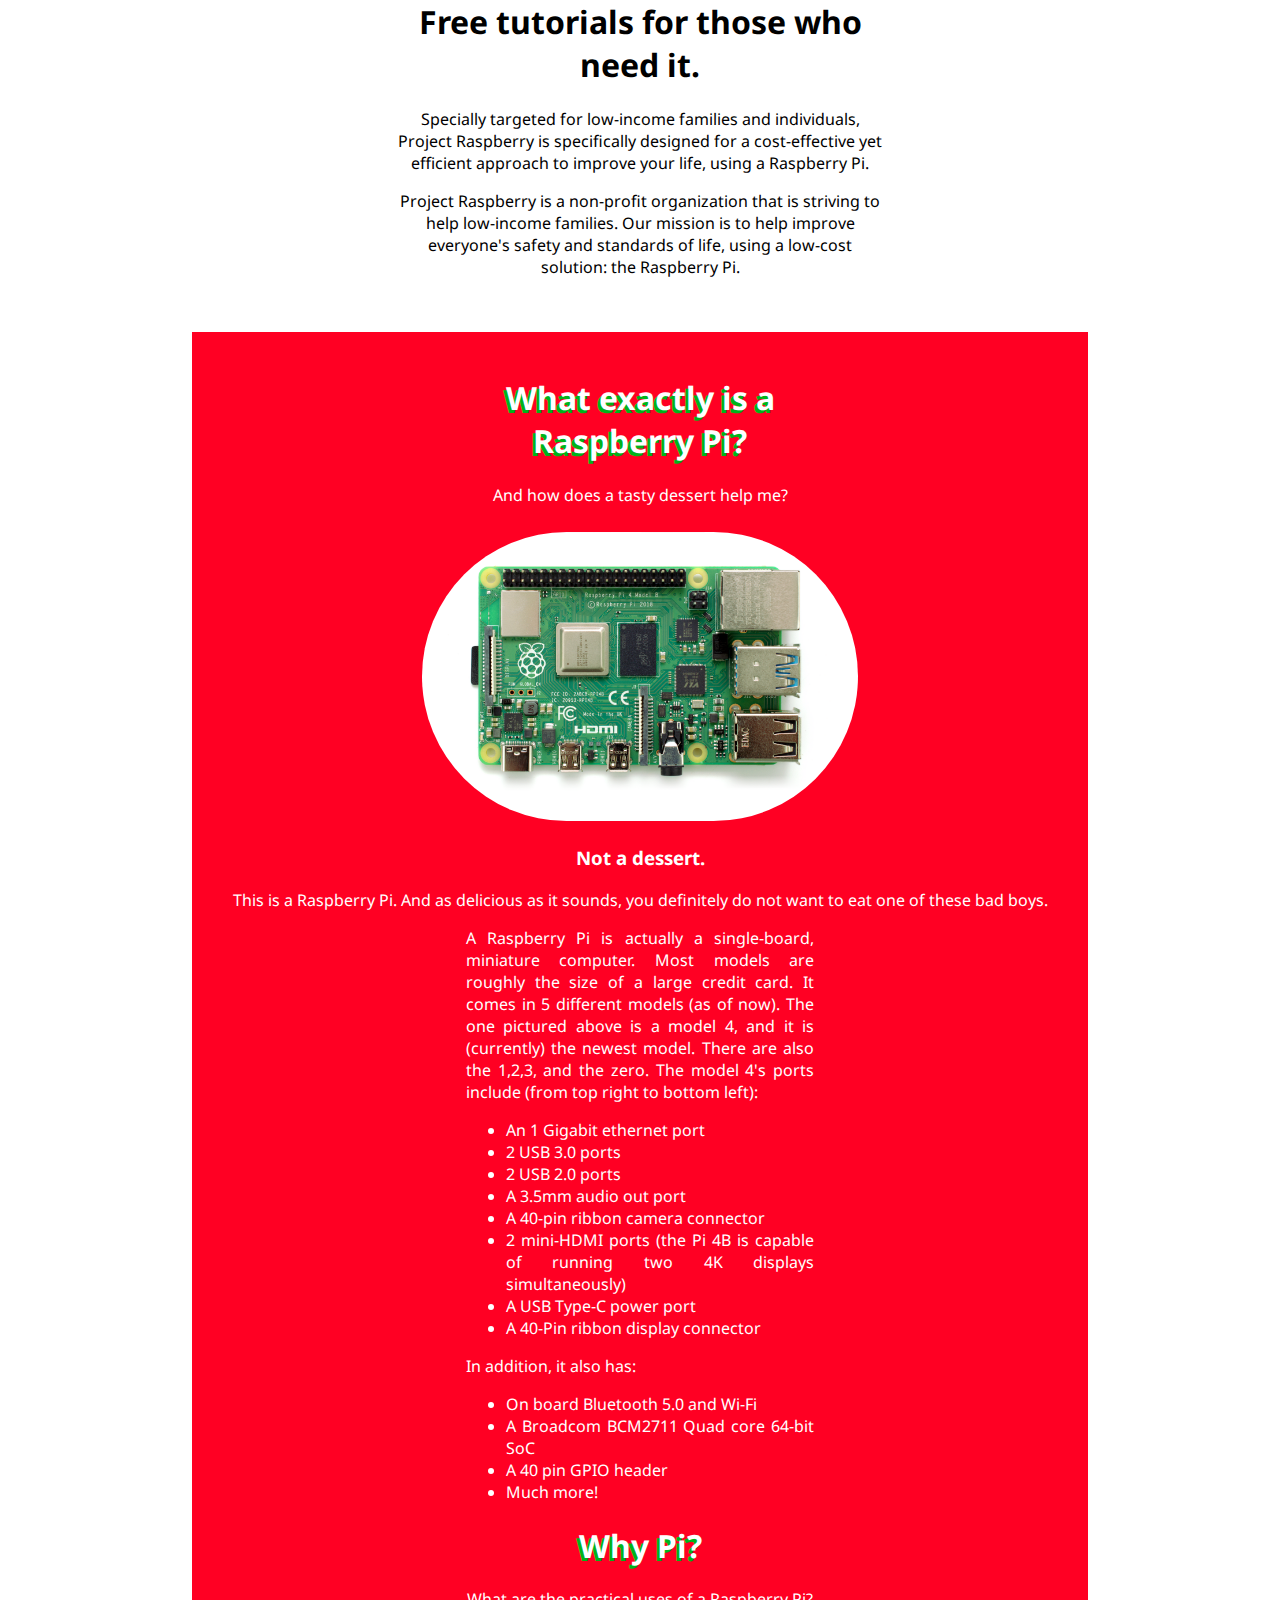
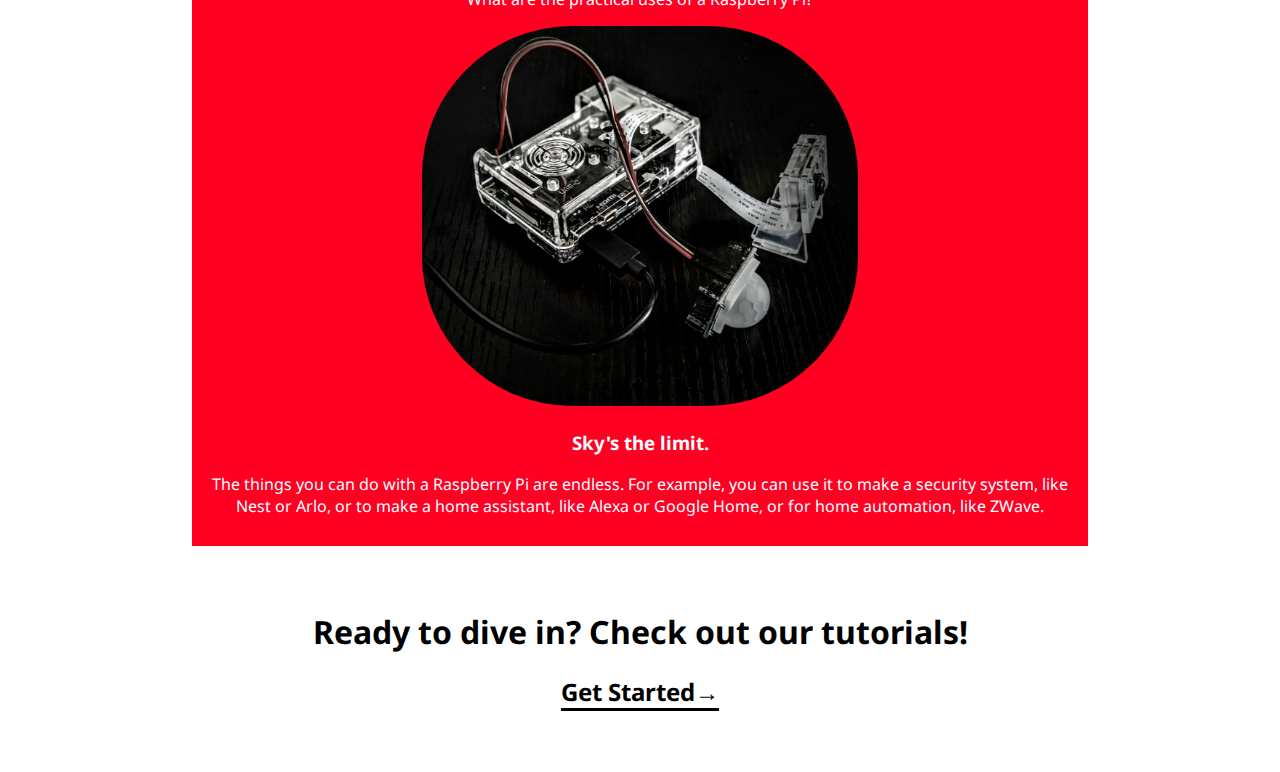
==== commit 00a83d04: "updated logos, navbar animation cleanup" ====
--- a/index.html
+++ b/index.html
@@ -10,11 +10,13 @@
     <title>Home - Project Raspberry</title>
 
 </head>
-<body>
+<body onload="scrollFunction()">
 
     <div class="navbar" id="navbar">
-        <a href="index" id="logo"><img id="logoimg" src="pictures/logo.png"/></a>
-        <a href="tutorials" class="navbar-anotlogo">Tutorials</a>
+        <a href="index" id="logo"><img id="logoimg" src="pictures/logo-large.png"/></a>
+        <div class="navbar-links">
+            <a href="tutorials" class="navbar-anotlogo">Tutorials</a>
+        </div>
     </div>
 
 
@@ -94,6 +96,6 @@
         <h1>Ready to dive in? Check out our tutorials!</h2>
         <a href="tutorials">Get Started&#8594;</a>
     </div>
-    <script type="text/javascript" src="javascript.js"></script>
+    <script type="text/javascript" src="scroll.js"></script>
 </body>
 </html>--- a/styles.css
+++ b/styles.css
@@ -27,22 +27,27 @@
   width: 100%;
   transition:.2s;
   padding: 10px 0px;
-}
-
+  display:flex;
+  align-items:stretch;
+  justify-content: space-between;
+}
+#navbar .navbar-links{
+  display: flex;
+}
 #navbar a {
-  float: left;
   color: white;
   text-align: center;
   text-decoration: none;
-  transition: .2s;
 }
 #navbar .navbar-anotlogo{
   padding:12px;
-  float: right;
-  margin:18px 15px 0 0;
   border-radius:15px;
-}
-#navbar a:hover {
+  display:flex;
+  justify-content: center;
+  align-items: center;
+  margin: 0 30px 0 0;
+}
+#navbar .navbar-anotlogo:hover {
   background-color: #00b31b;
 }
 .navbar a.active {
@@ -51,11 +56,18 @@
 }
 #logo img{
   width:100%;
-  transition: .2s;
 }
 #logo{
-  padding:1px;
   margin: 0 0 0 30px;
+  width:15%;
+  border-radius:15px;
+  display:flex;
+  align-items: center;
+  justify-content: center;
+  transition:.1s;
+}
+#logo:hover{
+  background-color:white;
 }
 
 .navbar .icon {
@@ -92,7 +104,7 @@
 .home-latesttutorial{
     background-color:#00b31b;
     color:white;
-    padding:1% 1% 2%;
+    padding: 1% 1% 2%;
     text-align:center;
 }
 .home-mission{
